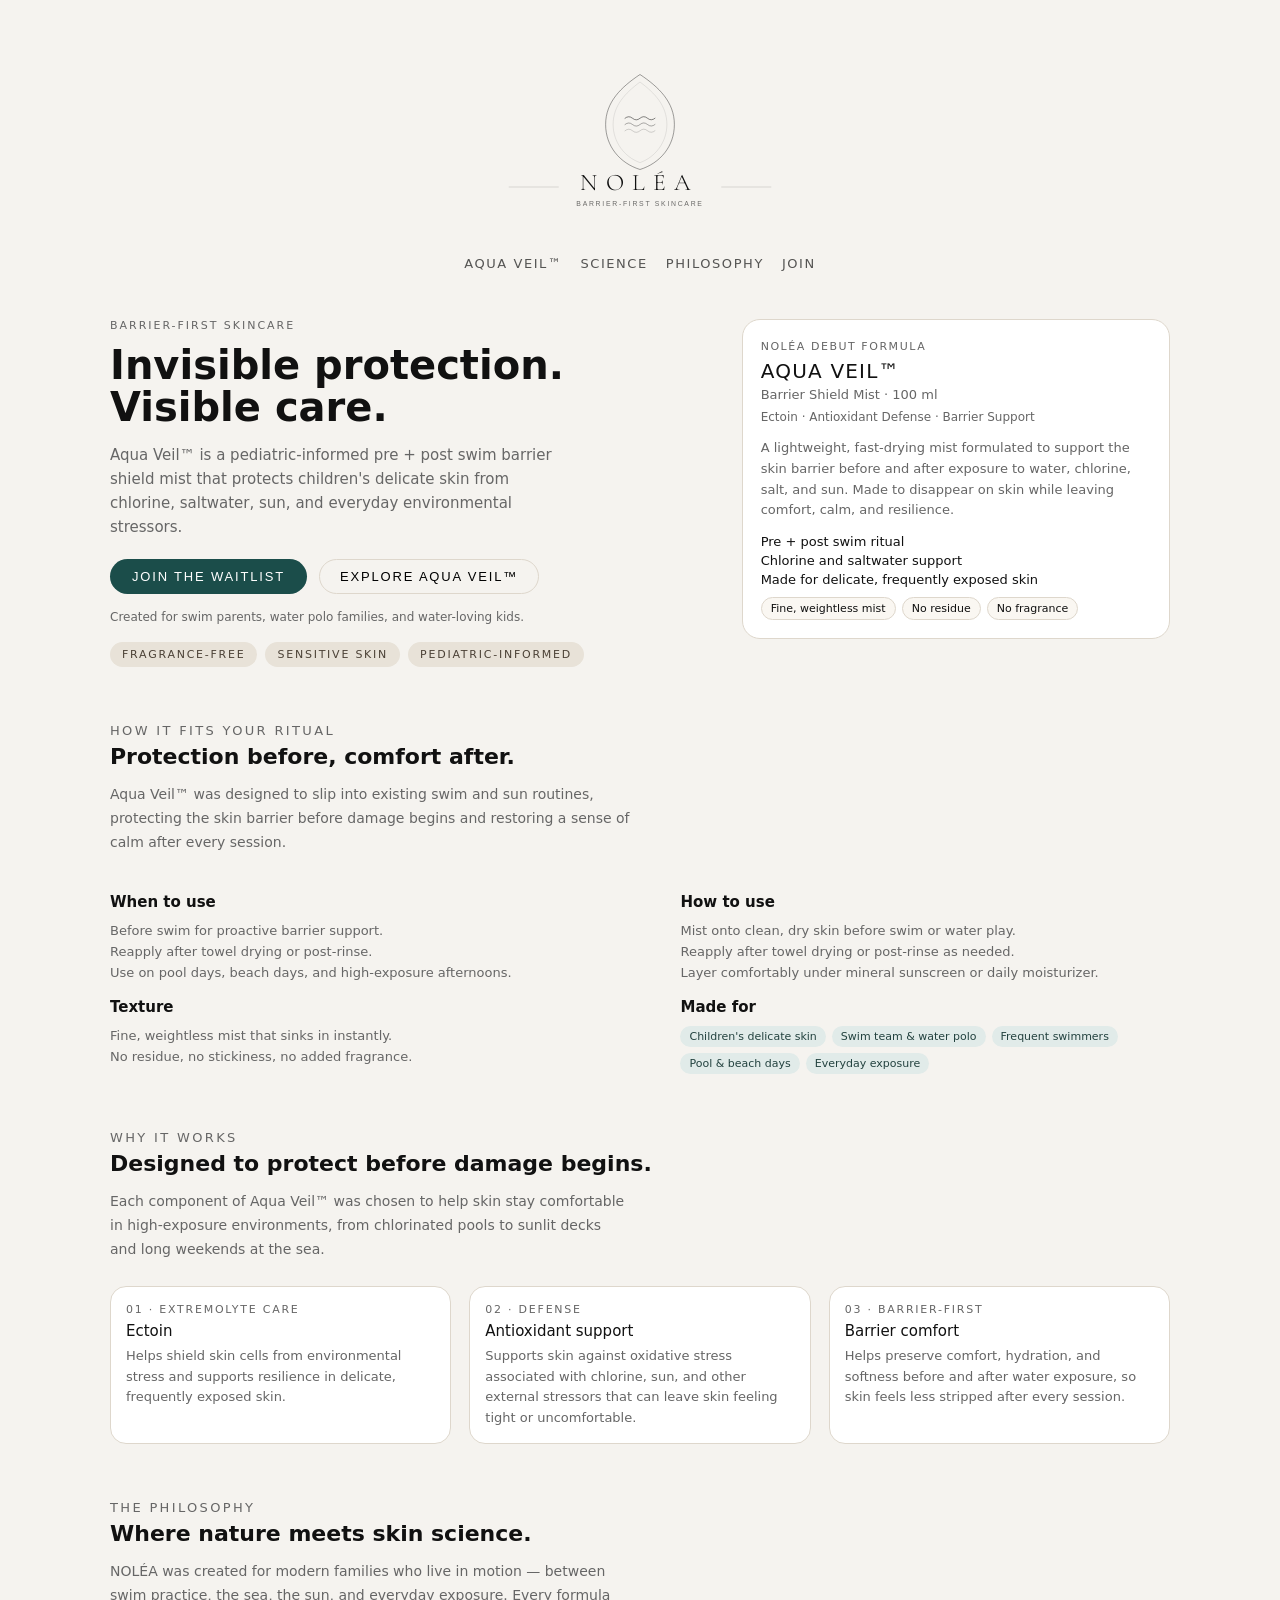
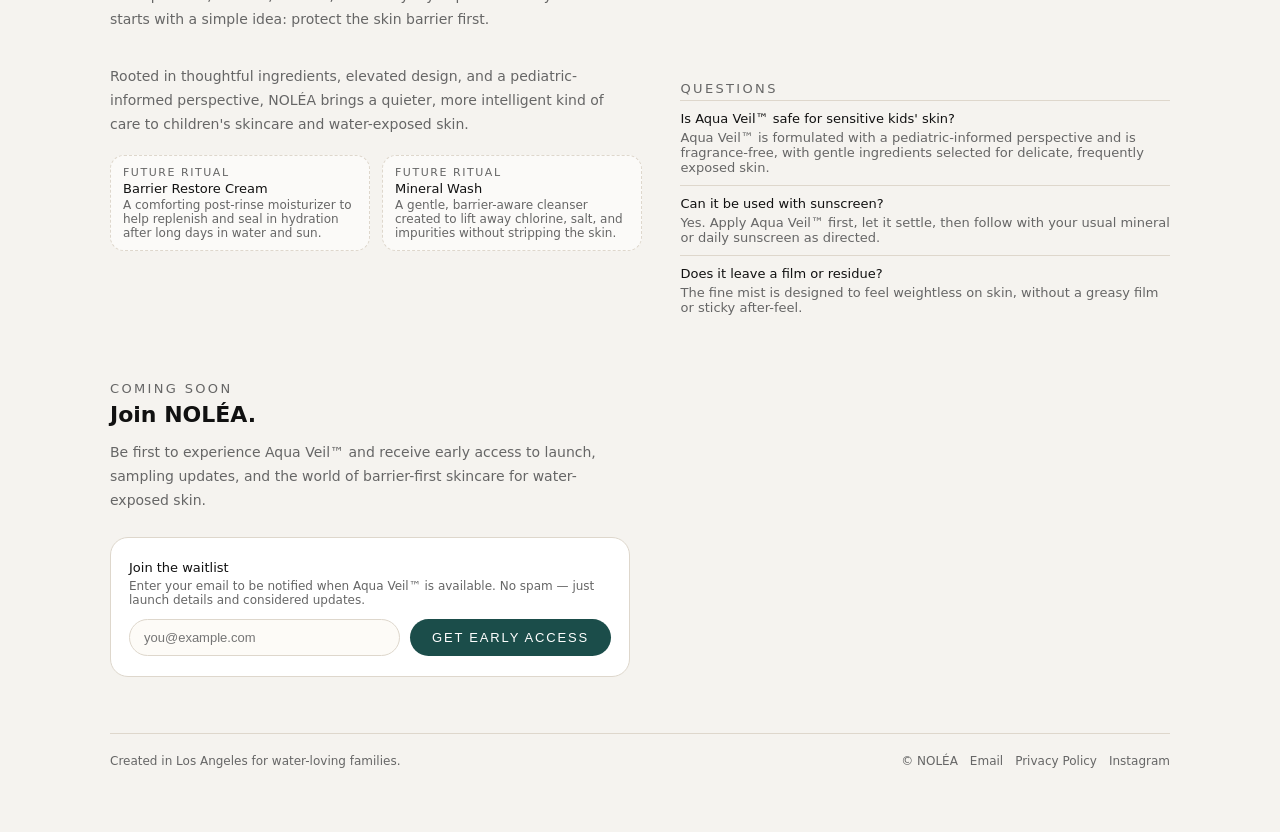
==== index.html @ 8c0f73b0 "Update index.html" ====
<!DOCTYPE html>
<html lang="en">
<head>
  <meta charset="UTF-8" />
  <title>NOLÉA | Invisible protection. Visible care.</title>
  <meta name="viewport" content="width=device-width, initial-scale=1" />
  <meta name="description" content="Aqua Veil™ is a pediatric-informed pre + post swim barrier shield mist that protects delicate skin from chlorine, saltwater, sun, and environmental stressors." />
  <link href="https://fonts.googleapis.com/css2?family=Cormorant+Garamond:wght@300;400&display=swap" rel="stylesheet">
  <style>
    :root {
      --bg: #f5f3ef;
      --bg-alt: #ffffff;
      --text: #111111;
      --muted: #666666;
      --accent: #1b4d4a;
      --accent-soft: #e1ebe9;
      --pill-bg: #e8e2d8;
      --border: #ded7cc;
      --font-sans: system-ui, -apple-system, BlinkMacSystemFont, "SF Pro Text", "Inter", sans-serif;
    }
    * { box-sizing: border-box; }
    body { margin: 0; font-family: var(--font-sans); background: var(--bg); color: var(--text); -webkit-font-smoothing: antialiased; }
    a { color: inherit; text-decoration: none; }
    .page { max-width: 1100px; margin: 0 auto; padding: 32px 20px 64px; }
    header { display: flex; flex-direction: column; align-items: center; text-align: center; gap: 20px; margin-bottom: 48px; }
    .nav-links { display: flex; gap: 18px; font-size: 13px; text-transform: uppercase; letter-spacing: 0.12em; }
    .nav-links a { opacity: 0.7; }
    .nav-links a:hover { opacity: 1; }
    .hero { display: grid; grid-template-columns: minmax(0, 1.4fr) minmax(0, 1fr); gap: 32px; align-items: flex-start; margin-bottom: 56px; }
    @media (max-width: 800px) { .hero { grid-template-columns: minmax(0, 1fr); } }
    .eyebrow { text-transform: uppercase; letter-spacing: 0.18em; font-size: 11px; margin-bottom: 12px; color: var(--muted); }
    h1 { font-size: clamp(32px, 5vw, 40px); line-height: 1.05; margin: 0 0 14px; }
    .hero-sub { font-size: 15px; line-height: 1.6; color: var(--muted); max-width: 460px; margin-bottom: 20px; }
    .hero-cta-row { display: flex; flex-wrap: wrap; gap: 12px; margin-bottom: 16px; }
    .btn-primary { border-radius: 999px; border: none; padding: 10px 22px; font-size: 13px; text-transform: uppercase; letter-spacing: 0.14em; background: var(--accent); color: #ffffff; cursor: pointer; }
    .btn-secondary { border-radius: 999px; padding: 9px 20px; font-size: 13px; text-transform: uppercase; letter-spacing: 0.14em; border: 1px solid var(--border); background: transparent; cursor: pointer; }
    .hero-note { font-size: 12px; color: var(--muted); }
    .pill-row { display: flex; flex-wrap: wrap; gap: 8px; margin-top: 18px; }
    .pill { border-radius: 999px; padding: 6px 12px; font-size: 11px; text-transform: uppercase; letter-spacing: 0.16em; background: var(--pill-bg); color: #4b4136; }
    .hero-card { background: var(--bg-alt); border-radius: 18px; padding: 20px 18px 18px; border: 1px solid var(--border); }
    .product-tag { font-size: 11px; letter-spacing: 0.14em; text-transform: uppercase; color: var(--muted); margin-bottom: 6px; }
    .product-name { font-size: 20px; font-weight: 500; letter-spacing: 0.06em; text-transform: uppercase; margin-bottom: 4px; }
    .product-sub { font-size: 13px; color: var(--muted); margin-bottom: 8px; }
    .product-meta { font-size: 12px; color: var(--muted); margin-bottom: 14px; }
    .product-bullets { list-style: none; padding: 0; margin: 12px 0 0; font-size: 13px; }
    .product-bullets li { margin-bottom: 4px; }
    .badge-row { display: flex; flex-wrap: wrap; gap: 6px; margin-top: 10px; }
    .badge { font-size: 11px; padding: 4px 9px; border-radius: 999px; border: 1px solid var(--border); background: #faf7f2; }
    section { margin-bottom: 56px; }
    .section-heading { font-size: 13px; text-transform: uppercase; letter-spacing: 0.18em; color: var(--muted); margin-bottom: 6px; }
    h2 { font-size: 22px; margin: 0 0 8px; }
    .section-intro { font-size: 14px; color: var(--muted); max-width: 520px; line-height: 1.7; }
    .grid-3 { display: grid; grid-template-columns: repeat(3, minmax(0, 1fr)); gap: 18px; margin-top: 24px; }
    @media (max-width: 800px) { .grid-3 { grid-template-columns: minmax(0, 1fr); } }
    .card-soft { background: var(--bg-alt); border-radius: 16px; border: 1px solid var(--border); padding: 16px 15px 14px; }
    .card-label { font-size: 11px; text-transform: uppercase; letter-spacing: 0.16em; color: var(--muted); margin-bottom: 6px; }
    .card-title { font-size: 15px; margin-bottom: 6px; }
    .card-body { font-size: 13px; color: var(--muted); line-height: 1.6; }
    .two-col { display: grid; grid-template-columns: minmax(0, 1.1fr) minmax(0, 1fr); gap: 32px; align-items: flex-start; margin-top: 24px; }
    @media (max-width: 800px) { .two-col { grid-template-columns: minmax(0, 1fr); } }
    .list-muted { list-style: none; padding: 0; margin: 12px 0 0; font-size: 13px; color: var(--muted); }
    .list-muted li { margin-bottom: 6px; }
    .chip-row { display: flex; flex-wrap: wrap; gap: 6px; margin-top: 10px; }
    .chip { font-size: 11px; border-radius: 999px; padding: 4px 9px; background: var(--accent-soft); color: #23423f; }
    .future { display: flex; flex-wrap: wrap; gap: 12px; margin-top: 18px; }
    .future-item { border-radius: 14px; border: 1px dashed var(--border); padding: 10px 12px; background: rgba(255,255,255,0.55); font-size: 12px; max-width: 260px; }
    .future-label { font-size: 11px; letter-spacing: 0.14em; text-transform: uppercase; color: var(--muted); margin-bottom: 2px; }
    .future-name { font-size: 13px; margin-bottom: 2px; }
    .future-copy { font-size: 12px; color: var(--muted); }
    .faq { margin-top: 26px; }
    .faq-item { border-top: 1px solid var(--border); padding: 10px 0; }
    .faq-q { font-size: 13px; font-weight: 500; margin-bottom: 4px; }
    .faq-a { font-size: 13px; color: var(--muted); }
    .waitlist { background: var(--bg-alt); border-radius: 18px; border: 1px solid var(--border); padding: 22px 18px 20px; margin-top: 24px; max-width: 520px; }
    .waitlist-row { display: flex; flex-wrap: wrap; gap: 10px; margin-top: 12px; }
    .waitlist-input { flex: 1 1 220px; min-width: 0; border-radius: 999px; border: 1px solid var(--border); padding: 10px 14px; font-size: 13px; background: #fdfbf7; }
    footer { margin-top: 40px; padding-top: 20px; border-top: 1px solid var(--border); font-size: 12px; color: var(--muted); display: flex; flex-wrap: wrap; gap: 10px; justify-content: space-between; align-items: center; }
    .footer-links { display: flex; gap: 12px; }
  </style>
</head>
<body>
  <div class="page">
    <header>
      <a href="/" style="text-decoration:none; color:inherit;">
        <svg width="500" height="200" viewBox="0 0 680 320" xmlns="http://www.w3.org/2000/svg">
          <defs>
            <style>
              .logo-wordmark { font-family: 'Cormorant Garamond', Georgia, serif; font-weight: 300; letter-spacing: 0.35em; fill: currentColor; }
              .logo-sub { font-family: sans-serif; font-weight: 400; letter-spacing: 0.25em; font-size: 11px; fill: currentColor; opacity: 0.6; }
            </style>
          </defs>
          <path d="M340 68 C310 88,285 112,285 148 C285 183,308 210,340 220 C372 210,395 183,395 148 C395 112,370 88,340 68Z" fill="none" stroke="currentColor" stroke-width="0.7" opacity="0.9"/>
          <path d="M340 80 C316 98,297 118,297 148 C297 176,315 200,340 209 C365 200,383 176,383 148 C383 118,364 98,340 80Z" fill="none" stroke="currentColor" stroke-width="0.4" opacity="0.35"/>
          <path d="M316 138 Q322 133,328 138 Q334 143,340 138 Q346 133,352 138 Q358 143,364 138" fill="none" stroke="currentColor" stroke-width="0.9" stroke-linecap="round" opacity="0.9"/>
          <path d="M316 148 Q322 143,328 148 Q334 153,340 148 Q346 143,352 148 Q358 153,364 148" fill="none" stroke="currentColor" stroke-width="0.9" stroke-linecap="round" opacity="0.6"/>
          <path d="M316 158 Q322 153,328 158 Q334 163,340 158 Q346 153,352 158 Q358 163,364 158" fill="none" stroke="currentColor" stroke-width="0.9" stroke-linecap="round" opacity="0.3"/>
          <line x1="130" y1="248" x2="210" y2="248" stroke="currentColor" stroke-width="0.6" opacity="0.35"/>
          <line x1="470" y1="248" x2="550" y2="248" stroke="currentColor" stroke-width="0.6" opacity="0.35"/>
          <text x="340" y="252" text-anchor="middle" class="logo-wordmark" font-size="38">NOLÉA</text>
          <text x="340" y="278" text-anchor="middle" class="logo-sub">BARRIER-FIRST SKINCARE</text>
        </svg>
      </a>
      <nav class="nav-links">
        <a href="#aqua-veil">Aqua Veil™</a>
        <a href="#why-it-works">Science</a>
        <a href="#philosophy">Philosophy</a>
        <a href="#join">Join</a>
      </nav>
    </header>

    <main>
      <section class="hero">
        <div>
          <div class="eyebrow">Barrier-first skincare</div>
          <h1>Invisible protection. Visible care.</h1>
          <p class="hero-sub">Aqua Veil™ is a pediatric-informed pre + post swim barrier shield mist that protects children's delicate skin from chlorine, saltwater, sun, and everyday environmental stressors.</p>
          <div class="hero-cta-row">
            <button class="btn-primary" onclick="document.getElementById('join').scrollIntoView({behavior:'smooth'});">Join the waitlist</button>
            <button class="btn-secondary" onclick="document.getElementById('aqua-veil').scrollIntoView({behavior:'smooth'});">Explore Aqua Veil™</button>
          </div>
          <div class="hero-note">Created for swim parents, water polo families, and water-loving kids.</div>
          <div class="pill-row">
            <div class="pill">Fragrance-free</div>
            <div class="pill">Sensitive skin</div>
            <div class="pill">Pediatric-informed</div>
          </div>
        </div>
        <aside class="hero-card" id="aqua-veil">
          <div class="product-tag">NOLÉA debut formula</div>
          <div class="product-name">Aqua Veil™</div>
          <div class="product-sub">Barrier Shield Mist · 100 ml</div>
          <div class="product-meta">Ectoin · Antioxidant Defense · Barrier Support</div>
          <p class="card-body">A lightweight, fast-drying mist formulated to support the skin barrier before and after exposure to water, chlorine, salt, and sun. Made to disappear on skin while leaving comfort, calm, and resilience.</p>
          <ul class="product-bullets">
            <li>Pre + post swim ritual</li>
            <li>Chlorine and saltwater support</li>
            <li>Made for delicate, frequently exposed skin</li>
          </ul>
          <div class="badge-row">
            <div class="badge">Fine, weightless mist</div>
            <div class="badge">No residue</div>
            <div class="badge">No fragrance</div>
          </div>
        </aside>
      </section>

      <section>
        <div class="section-heading">How it fits your ritual</div>
        <h2>Protection before, comfort after.</h2>
        <p class="section-intro">Aqua Veil™ was designed to slip into existing swim and sun routines, protecting the skin barrier before damage begins and restoring a sense of calm after every session.</p>
        <div class="two-col">
          <div>
            <h3 style="font-size:15px; margin-bottom:6px;">When to use</h3>
            <ul class="list-muted">
              <li>Before swim for proactive barrier support.</li>
              <li>Reapply after towel drying or post-rinse.</li>
              <li>Use on pool days, beach days, and high-exposure afternoons.</li>
            </ul>
            <h3 style="font-size:15px; margin:18px 0 6px;">Texture</h3>
            <ul class="list-muted">
              <li>Fine, weightless mist that sinks in instantly.</li>
              <li>No residue, no stickiness, no added fragrance.</li>
            </ul>
          </div>
          <div>
            <h3 style="font-size:15px; margin-bottom:6px;">How to use</h3>
            <ul class="list-muted">
              <li>Mist onto clean, dry skin before swim or water play.</li>
              <li>Reapply after towel drying or post-rinse as needed.</li>
              <li>Layer comfortably under mineral sunscreen or daily moisturizer.</li>
            </ul>
            <h3 style="font-size:15px; margin:18px 0 6px;">Made for</h3>
            <div class="chip-row">
              <div class="chip">Children's delicate skin</div>
              <div class="chip">Swim team &amp; water polo</div>
              <div class="chip">Frequent swimmers</div>
              <div class="chip">Pool &amp; beach days</div>
              <div class="chip">Everyday exposure</div>
            </div>
          </div>
        </div>
      </section>

      <section id="why-it-works">
        <div class="section-heading">Why it works</div>
        <h2>Designed to protect before damage begins.</h2>
        <p class="section-intro">Each component of Aqua Veil™ was chosen to help skin stay comfortable in high-exposure environments, from chlorinated pools to sunlit decks and long weekends at the sea.</p>
        <div class="grid-3">
          <div class="card-soft">
            <div class="card-label">01 · Extremolyte care</div>
            <div class="card-title">Ectoin</div>
            <div class="card-body">Helps shield skin cells from environmental stress and supports resilience in delicate, frequently exposed skin.</div>
          </div>
          <div class="card-soft">
            <div class="card-label">02 · Defense</div>
            <div class="card-title">Antioxidant support</div>
            <div class="card-body">Supports skin against oxidative stress associated with chlorine, sun, and other external stressors that can leave skin feeling tight or uncomfortable.</div>
          </div>
          <div class="card-soft">
            <div class="card-label">03 · Barrier-first</div>
            <div class="card-title">Barrier comfort</div>
            <div class="card-body">Helps preserve comfort, hydration, and softness before and after water exposure, so skin feels less stripped after every session.</div>
          </div>
        </div>
      </section>

      <section id="philosophy">
        <div class="section-heading">The philosophy</div>
        <h2>Where nature meets skin science.</h2>
        <p class="section-intro">NOLÉA was created for modern families who live in motion — between swim practice, the sea, the sun, and everyday exposure. Every formula starts with a simple idea: protect the skin barrier first.</p>
        <div class="two-col">
          <div>
            <p class="section-intro" style="margin-top:10px;">Rooted in thoughtful ingredients, elevated design, and a pediatric-informed perspective, NOLÉA brings a quieter, more intelligent kind of care to children's skincare and water-exposed skin.</p>
            <div class="future">
              <div class="future-item">
                <div class="future-label">Future ritual</div>
                <div class="future-name">Barrier Restore Cream</div>
                <div class="future-copy">A comforting post-rinse moisturizer to help replenish and seal in hydration after long days in water and sun.</div>
              </div>
              <div class="future-item">
                <div class="future-label">Future ritual</div>
                <div class="future-name">Mineral Wash</div>
                <div class="future-copy">A gentle, barrier-aware cleanser created to lift away chlorine, salt, and impurities without stripping the skin.</div>
              </div>
            </div>
          </div>
          <div class="faq">
            <div class="section-heading" style="margin-bottom:4px;">Questions</div>
            <div class="faq-item">
              <div class="faq-q">Is Aqua Veil™ safe for sensitive kids' skin?</div>
              <div class="faq-a">Aqua Veil™ is formulated with a pediatric-informed perspective and is fragrance-free, with gentle ingredients selected for delicate, frequently exposed skin.</div>
            </div>
            <div class="faq-item">
              <div class="faq-q">Can it be used with sunscreen?</div>
              <div class="faq-a">Yes. Apply Aqua Veil™ first, let it settle, then follow with your usual mineral or daily sunscreen as directed.</div>
            </div>
            <div class="faq-item">
              <div class="faq-q">Does it leave a film or residue?</div>
              <div class="faq-a">The fine mist is designed to feel weightless on skin, without a greasy film or sticky after-feel.</div>
            </div>
          </div>
        </div>
      </section>

      <section id="join">
        <div class="section-heading">Coming soon</div>
        <h2>Join NOLÉA.</h2>
        <p class="section-intro">Be first to experience Aqua Veil™ and receive early access to launch, sampling updates, and the world of barrier-first skincare for water-exposed skin.</p>
        <div class="waitlist">
          <div style="font-size:13px; font-weight:500; margin-bottom:4px;">Join the waitlist</div>
          <div style="font-size:12px; color:var(--muted);">Enter your email to be notified when Aqua Veil™ is available. No spam — just launch details and considered updates.</div>
          <form class="waitlist-row" action="https://example.com/waitlist" method="post">
            <input class="waitlist-input" type="email" name="email" placeholder="you@example.com" required />
            <button class="btn-primary" type="submit">Get early access</button>
          </form>
        </div>
      </section>
    </main>

    <footer>
      <div>Created in Los Angeles for water-loving families.</div>
      <div class="footer-links">
        <span>© NOLÉA</span>
        <a href="mailto:hello@nolea.skin">Email</a>
        <a href="/privacy.html">Privacy Policy</a>
        <a href="https://www.instagram.com/nolea.skin" target="_blank" rel="noreferrer">Instagram</a>
      </div>
    </footer>
  </div>
</body>
</html>
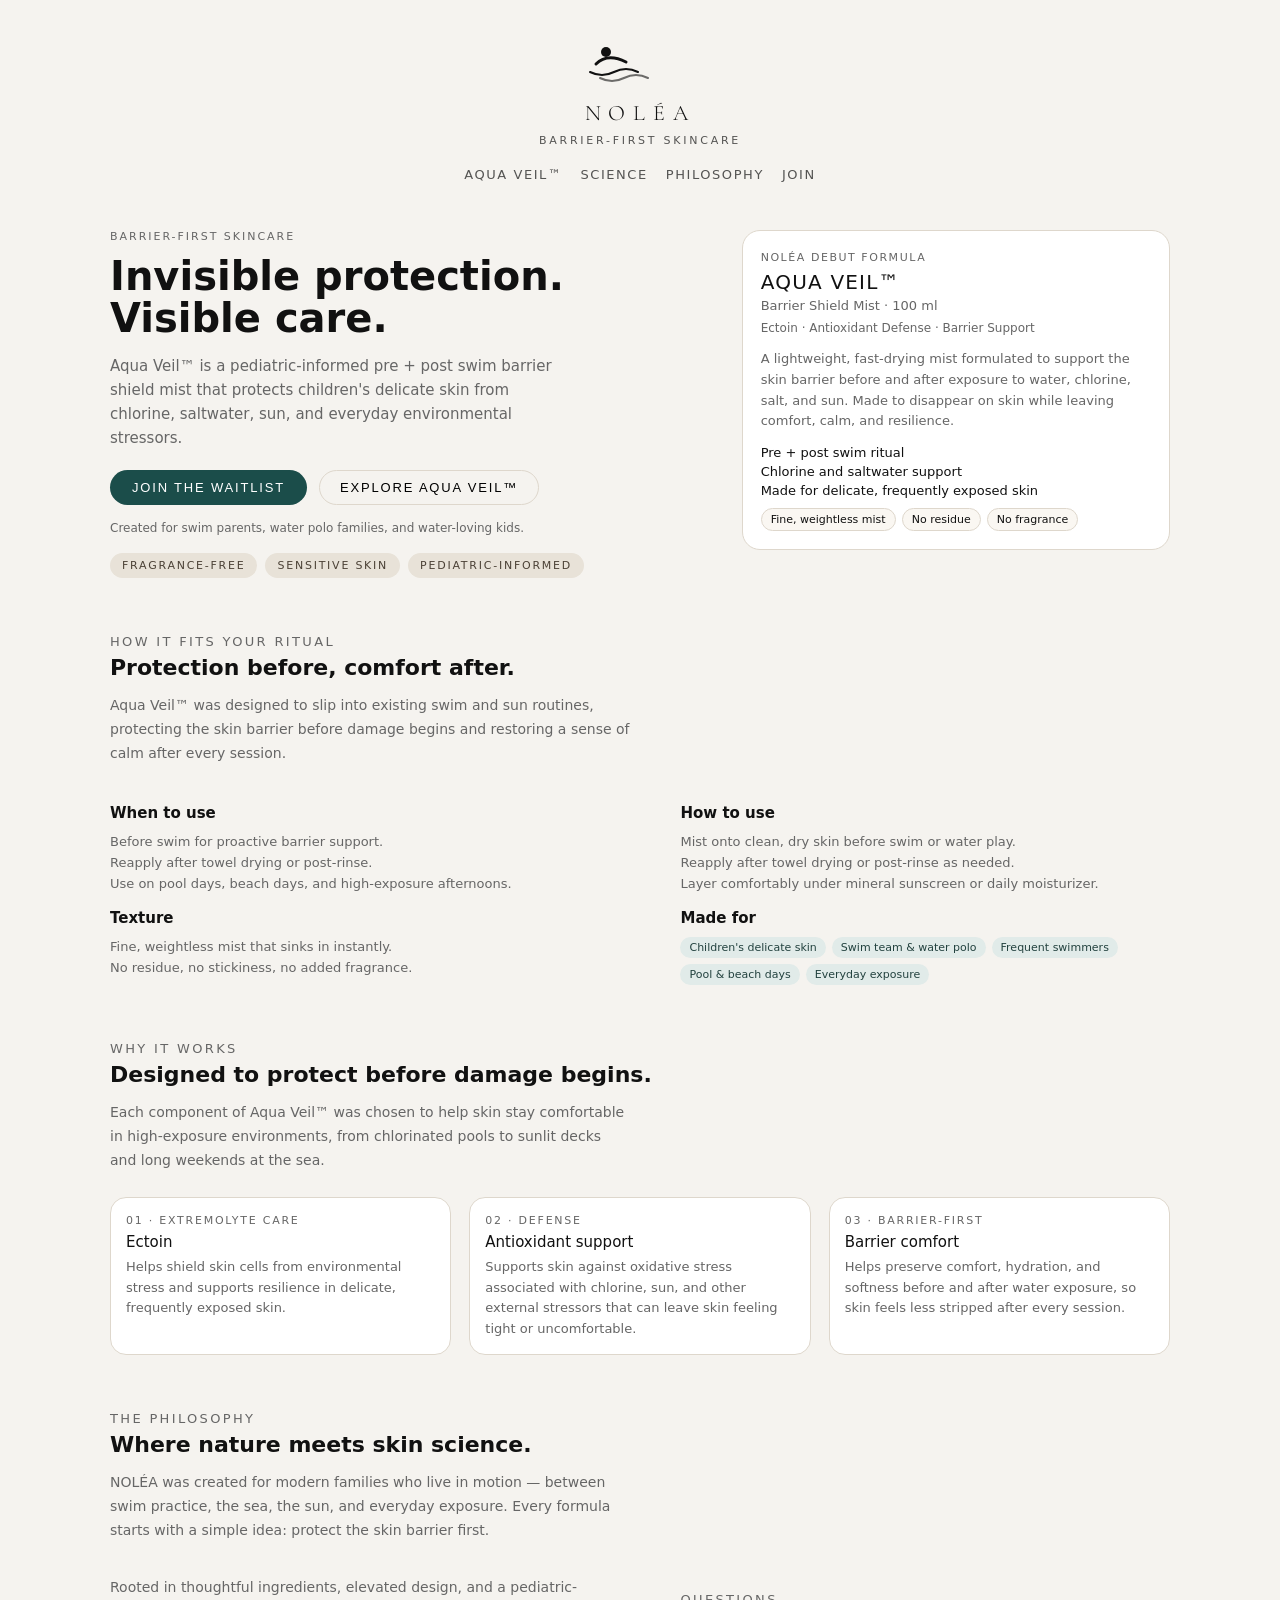
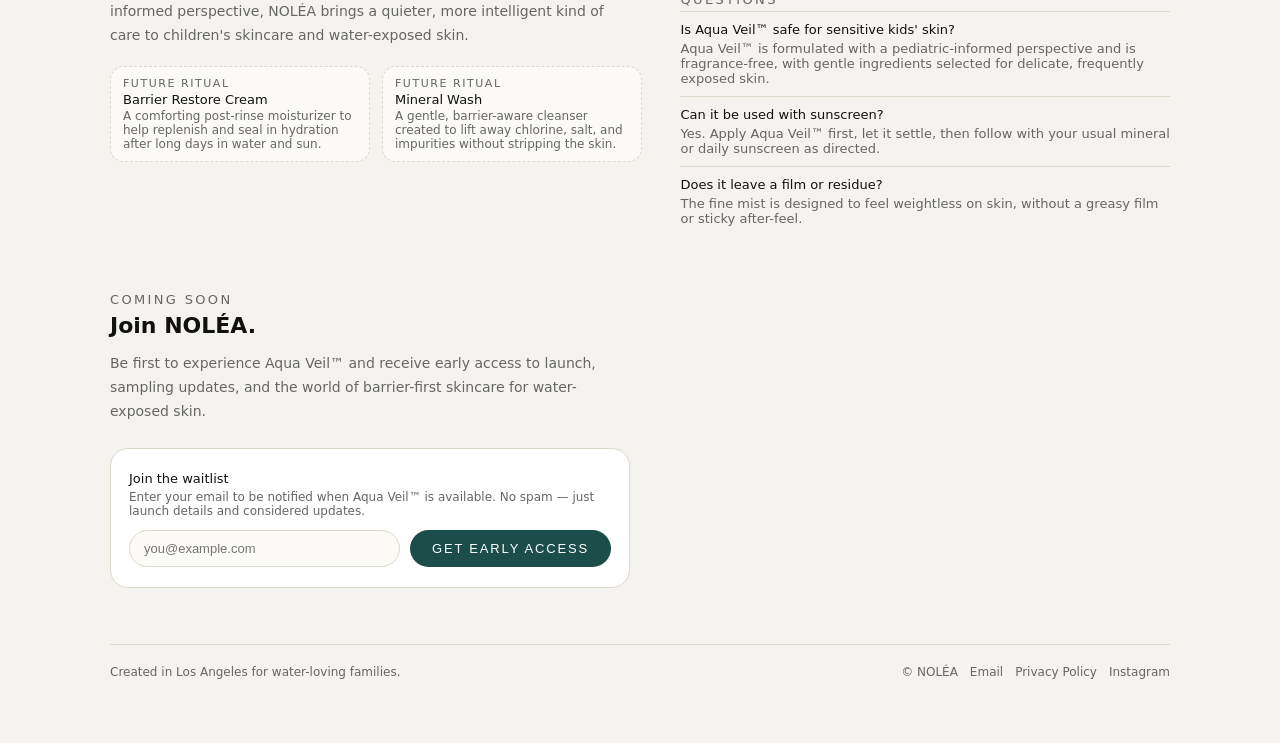
==== commit d377ef31: "Update index.html" ====
--- a/index.html
+++ b/index.html
@@ -81,24 +81,22 @@
 <body>
   <div class="page">
     <header>
-      <a href="/" style="text-decoration:none; color:inherit;">
-        <svg width="500" height="200" viewBox="0 0 680 320" xmlns="http://www.w3.org/2000/svg">
-          <defs>
-            <style>
-              .logo-wordmark { font-family: 'Cormorant Garamond', Georgia, serif; font-weight: 300; letter-spacing: 0.35em; fill: currentColor; }
-              .logo-sub { font-family: sans-serif; font-weight: 400; letter-spacing: 0.25em; font-size: 11px; fill: currentColor; opacity: 0.6; }
-            </style>
-          </defs>
-          <path d="M340 68 C310 88,285 112,285 148 C285 183,308 210,340 220 C372 210,395 183,395 148 C395 112,370 88,340 68Z" fill="none" stroke="currentColor" stroke-width="0.7" opacity="0.9"/>
-          <path d="M340 80 C316 98,297 118,297 148 C297 176,315 200,340 209 C365 200,383 176,383 148 C383 118,364 98,340 80Z" fill="none" stroke="currentColor" stroke-width="0.4" opacity="0.35"/>
-          <path d="M316 138 Q322 133,328 138 Q334 143,340 138 Q346 133,352 138 Q358 143,364 138" fill="none" stroke="currentColor" stroke-width="0.9" stroke-linecap="round" opacity="0.9"/>
-          <path d="M316 148 Q322 143,328 148 Q334 153,340 148 Q346 143,352 148 Q358 153,364 148" fill="none" stroke="currentColor" stroke-width="0.9" stroke-linecap="round" opacity="0.6"/>
-          <path d="M316 158 Q322 153,328 158 Q334 163,340 158 Q346 153,352 158 Q358 163,364 158" fill="none" stroke="currentColor" stroke-width="0.9" stroke-linecap="round" opacity="0.3"/>
-          <line x1="130" y1="248" x2="210" y2="248" stroke="currentColor" stroke-width="0.6" opacity="0.35"/>
-          <line x1="470" y1="248" x2="550" y2="248" stroke="currentColor" stroke-width="0.6" opacity="0.35"/>
-          <text x="340" y="252" text-anchor="middle" class="logo-wordmark" font-size="38">NOLÉA</text>
-          <text x="340" y="278" text-anchor="middle" class="logo-sub">BARRIER-FIRST SKINCARE</text>
+      <a href="/" style="text-decoration:none; color:inherit; display:flex; flex-direction:column; align-items:center; gap:8px;">
+        <svg width="120" height="60" viewBox="0 0 120 60" xmlns="http://www.w3.org/2000/svg">
+          <!-- Head -->
+          <circle cx="26" cy="20" r="5" fill="currentColor" />
+          <!-- Arm / upper body -->
+          <path d="M16 32 C24 24, 34 24, 46 30" fill="none" stroke="currentColor" stroke-width="3" stroke-linecap="round" />
+          <!-- Water waves -->
+          <path d="M10 40 C18 44, 26 44, 34 40 C42 36, 50 36, 58 40" fill="none" stroke="currentColor" stroke-width="2" stroke-linecap="round" />
+          <path d="M20 46 C28 50, 36 50, 44 46 C52 42, 60 42, 68 46" fill="none" stroke="currentColor" stroke-width="2" stroke-linecap="round" opacity="0.6" />
         </svg>
+        <div style="font-family:'Cormorant Garamond', Georgia, serif; font-weight:300; letter-spacing:0.35em; font-size:22px;">
+          NOLÉA
+        </div>
+        <div style="font-size:11px; letter-spacing:0.25em; text-transform:uppercase; opacity:0.7;">
+          BARRIER-FIRST SKINCARE
+        </div>
       </a>
       <nav class="nav-links">
         <a href="#aqua-veil">Aqua Veil™</a>
@@ -113,7 +111,9 @@
         <div>
           <div class="eyebrow">Barrier-first skincare</div>
           <h1>Invisible protection. Visible care.</h1>
-          <p class="hero-sub">Aqua Veil™ is a pediatric-informed pre + post swim barrier shield mist that protects children's delicate skin from chlorine, saltwater, sun, and everyday environmental stressors.</p>
+          <p class="hero-sub">
+            Aqua Veil™ is a pediatric-informed pre + post swim barrier shield mist that protects children's delicate skin from chlorine, saltwater, sun, and everyday environmental stressors.
+          </p>
           <div class="hero-cta-row">
             <button class="btn-primary" onclick="document.getElementById('join').scrollIntoView({behavior:'smooth'});">Join the waitlist</button>
             <button class="btn-secondary" onclick="document.getElementById('aqua-veil').scrollIntoView({behavior:'smooth'});">Explore Aqua Veil™</button>
@@ -125,12 +125,15 @@
             <div class="pill">Pediatric-informed</div>
           </div>
         </div>
+
         <aside class="hero-card" id="aqua-veil">
           <div class="product-tag">NOLÉA debut formula</div>
           <div class="product-name">Aqua Veil™</div>
           <div class="product-sub">Barrier Shield Mist · 100 ml</div>
           <div class="product-meta">Ectoin · Antioxidant Defense · Barrier Support</div>
-          <p class="card-body">A lightweight, fast-drying mist formulated to support the skin barrier before and after exposure to water, chlorine, salt, and sun. Made to disappear on skin while leaving comfort, calm, and resilience.</p>
+          <p class="card-body">
+            A lightweight, fast-drying mist formulated to support the skin barrier before and after exposure to water, chlorine, salt, and sun. Made to disappear on skin while leaving comfort, calm, and resilience.
+          </p>
           <ul class="product-bullets">
             <li>Pre + post swim ritual</li>
             <li>Chlorine and saltwater support</li>
@@ -147,7 +150,9 @@
       <section>
         <div class="section-heading">How it fits your ritual</div>
         <h2>Protection before, comfort after.</h2>
-        <p class="section-intro">Aqua Veil™ was designed to slip into existing swim and sun routines, protecting the skin barrier before damage begins and restoring a sense of calm after every session.</p>
+        <p class="section-intro">
+          Aqua Veil™ was designed to slip into existing swim and sun routines, protecting the skin barrier before damage begins and restoring a sense of calm after every session.
+        </p>
         <div class="two-col">
           <div>
             <h3 style="font-size:15px; margin-bottom:6px;">When to use</h3>
@@ -184,22 +189,30 @@
       <section id="why-it-works">
         <div class="section-heading">Why it works</div>
         <h2>Designed to protect before damage begins.</h2>
-        <p class="section-intro">Each component of Aqua Veil™ was chosen to help skin stay comfortable in high-exposure environments, from chlorinated pools to sunlit decks and long weekends at the sea.</p>
+        <p class="section-intro">
+          Each component of Aqua Veil™ was chosen to help skin stay comfortable in high-exposure environments, from chlorinated pools to sunlit decks and long weekends at the sea.
+        </p>
         <div class="grid-3">
           <div class="card-soft">
             <div class="card-label">01 · Extremolyte care</div>
             <div class="card-title">Ectoin</div>
-            <div class="card-body">Helps shield skin cells from environmental stress and supports resilience in delicate, frequently exposed skin.</div>
+            <div class="card-body">
+              Helps shield skin cells from environmental stress and supports resilience in delicate, frequently exposed skin.
+            </div>
           </div>
           <div class="card-soft">
             <div class="card-label">02 · Defense</div>
             <div class="card-title">Antioxidant support</div>
-            <div class="card-body">Supports skin against oxidative stress associated with chlorine, sun, and other external stressors that can leave skin feeling tight or uncomfortable.</div>
+            <div class="card-body">
+              Supports skin against oxidative stress associated with chlorine, sun, and other external stressors that can leave skin feeling tight or uncomfortable.
+            </div>
           </div>
           <div class="card-soft">
             <div class="card-label">03 · Barrier-first</div>
             <div class="card-title">Barrier comfort</div>
-            <div class="card-body">Helps preserve comfort, hydration, and softness before and after water exposure, so skin feels less stripped after every session.</div>
+            <div class="card-body">
+              Helps preserve comfort, hydration, and softness before and after water exposure, so skin feels less stripped after every session.
+            </div>
           </div>
         </div>
       </section>
@@ -207,20 +220,28 @@
       <section id="philosophy">
         <div class="section-heading">The philosophy</div>
         <h2>Where nature meets skin science.</h2>
-        <p class="section-intro">NOLÉA was created for modern families who live in motion — between swim practice, the sea, the sun, and everyday exposure. Every formula starts with a simple idea: protect the skin barrier first.</p>
+        <p class="section-intro">
+          NOLÉA was created for modern families who live in motion — between swim practice, the sea, the sun, and everyday exposure. Every formula starts with a simple idea: protect the skin barrier first.
+        </p>
         <div class="two-col">
           <div>
-            <p class="section-intro" style="margin-top:10px;">Rooted in thoughtful ingredients, elevated design, and a pediatric-informed perspective, NOLÉA brings a quieter, more intelligent kind of care to children's skincare and water-exposed skin.</p>
+            <p class="section-intro" style="margin-top:10px;">
+              Rooted in thoughtful ingredients, elevated design, and a pediatric-informed perspective, NOLÉA brings a quieter, more intelligent kind of care to children's skincare and water-exposed skin.
+            </p>
             <div class="future">
               <div class="future-item">
                 <div class="future-label">Future ritual</div>
                 <div class="future-name">Barrier Restore Cream</div>
-                <div class="future-copy">A comforting post-rinse moisturizer to help replenish and seal in hydration after long days in water and sun.</div>
+                <div class="future-copy">
+                  A comforting post-rinse moisturizer to help replenish and seal in hydration after long days in water and sun.
+                </div>
               </div>
               <div class="future-item">
                 <div class="future-label">Future ritual</div>
                 <div class="future-name">Mineral Wash</div>
-                <div class="future-copy">A gentle, barrier-aware cleanser created to lift away chlorine, salt, and impurities without stripping the skin.</div>
+                <div class="future-copy">
+                  A gentle, barrier-aware cleanser created to lift away chlorine, salt, and impurities without stripping the skin.
+                </div>
               </div>
             </div>
           </div>
@@ -228,15 +249,21 @@
             <div class="section-heading" style="margin-bottom:4px;">Questions</div>
             <div class="faq-item">
               <div class="faq-q">Is Aqua Veil™ safe for sensitive kids' skin?</div>
-              <div class="faq-a">Aqua Veil™ is formulated with a pediatric-informed perspective and is fragrance-free, with gentle ingredients selected for delicate, frequently exposed skin.</div>
+              <div class="faq-a">
+                Aqua Veil™ is formulated with a pediatric-informed perspective and is fragrance-free, with gentle ingredients selected for delicate, frequently exposed skin.
+              </div>
             </div>
             <div class="faq-item">
               <div class="faq-q">Can it be used with sunscreen?</div>
-              <div class="faq-a">Yes. Apply Aqua Veil™ first, let it settle, then follow with your usual mineral or daily sunscreen as directed.</div>
+              <div class="faq-a">
+                Yes. Apply Aqua Veil™ first, let it settle, then follow with your usual mineral or daily sunscreen as directed.
+              </div>
             </div>
             <div class="faq-item">
               <div class="faq-q">Does it leave a film or residue?</div>
-              <div class="faq-a">The fine mist is designed to feel weightless on skin, without a greasy film or sticky after-feel.</div>
+              <div class="faq-a">
+                The fine mist is designed to feel weightless on skin, without a greasy film or sticky after-feel.
+              </div>
             </div>
           </div>
         </div>
@@ -245,10 +272,14 @@
       <section id="join">
         <div class="section-heading">Coming soon</div>
         <h2>Join NOLÉA.</h2>
-        <p class="section-intro">Be first to experience Aqua Veil™ and receive early access to launch, sampling updates, and the world of barrier-first skincare for water-exposed skin.</p>
+        <p class="section-intro">
+          Be first to experience Aqua Veil™ and receive early access to launch, sampling updates, and the world of barrier-first skincare for water-exposed skin.
+        </p>
         <div class="waitlist">
           <div style="font-size:13px; font-weight:500; margin-bottom:4px;">Join the waitlist</div>
-          <div style="font-size:12px; color:var(--muted);">Enter your email to be notified when Aqua Veil™ is available. No spam — just launch details and considered updates.</div>
+          <div style="font-size:12px; color:var(--muted);">
+            Enter your email to be notified when Aqua Veil™ is available. No spam — just launch details and considered updates.
+          </div>
           <form class="waitlist-row" action="https://example.com/waitlist" method="post">
             <input class="waitlist-input" type="email" name="email" placeholder="you@example.com" required />
             <button class="btn-primary" type="submit">Get early access</button>
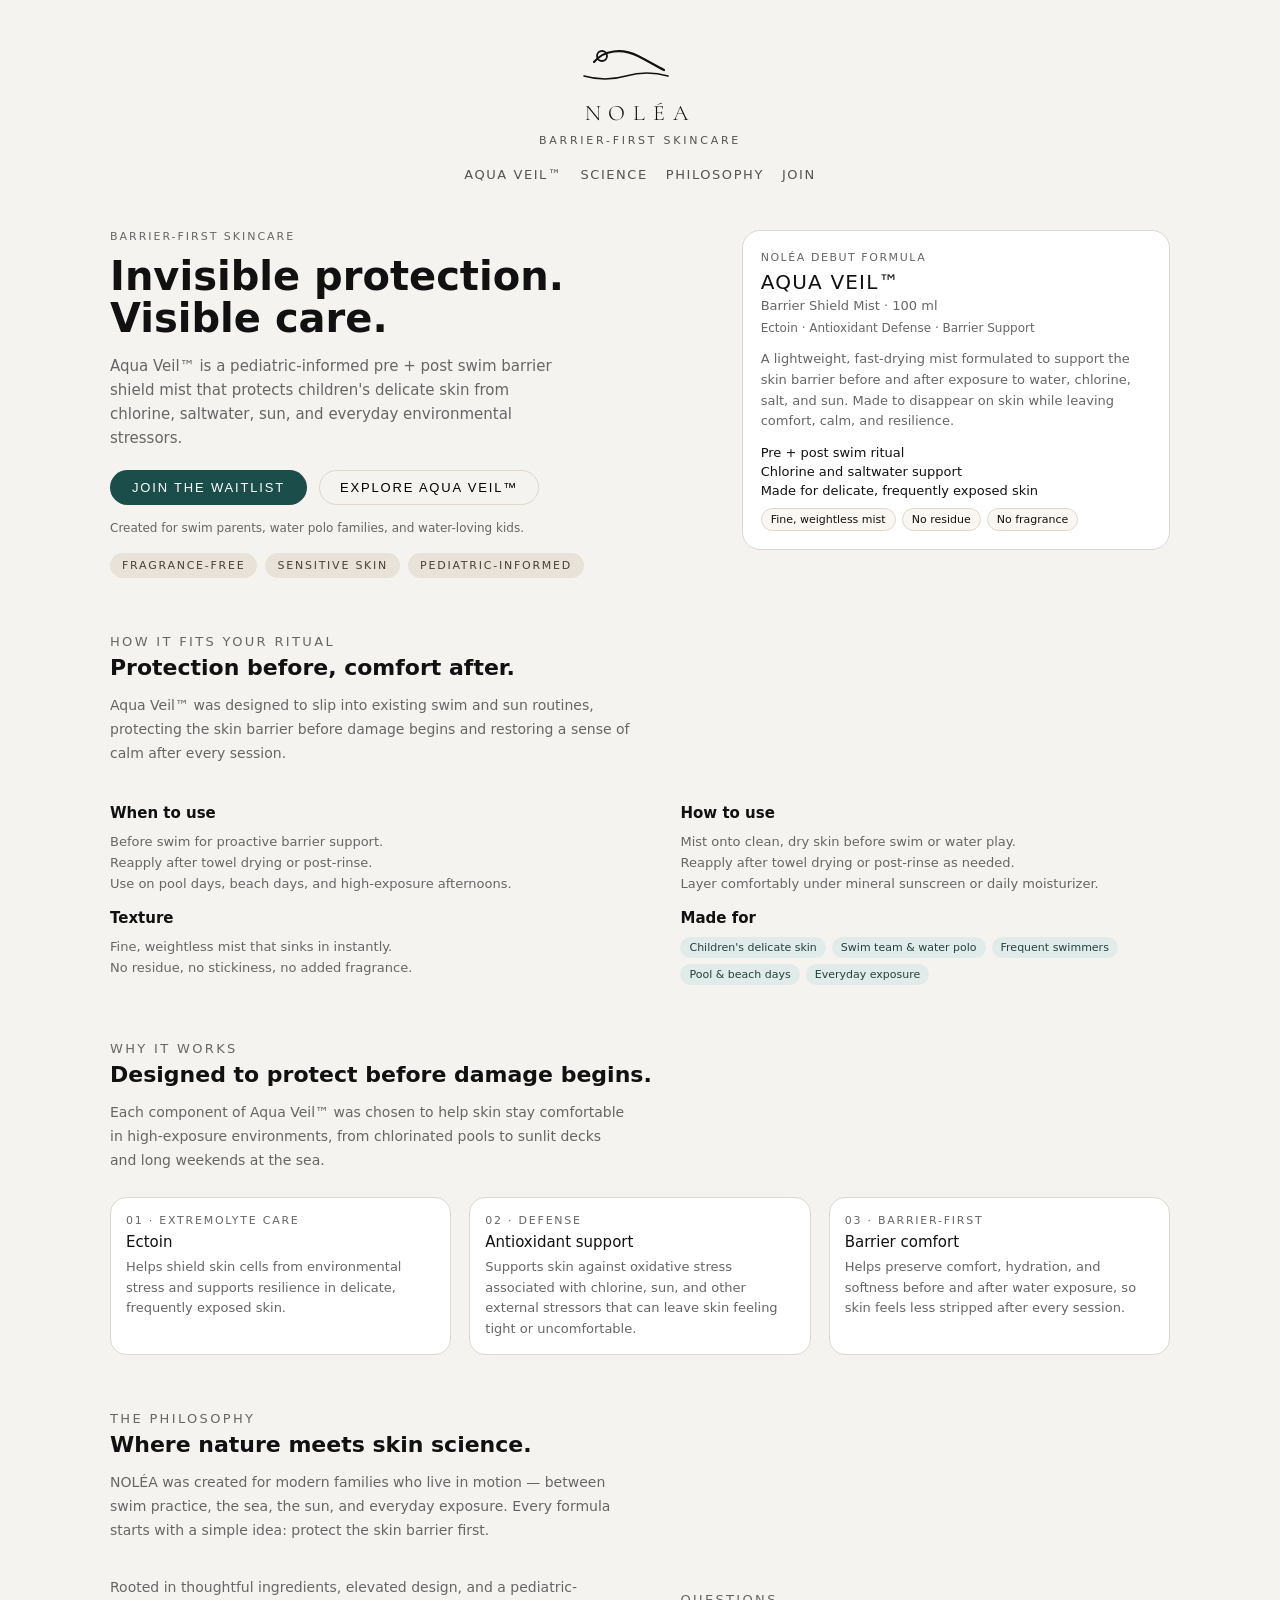
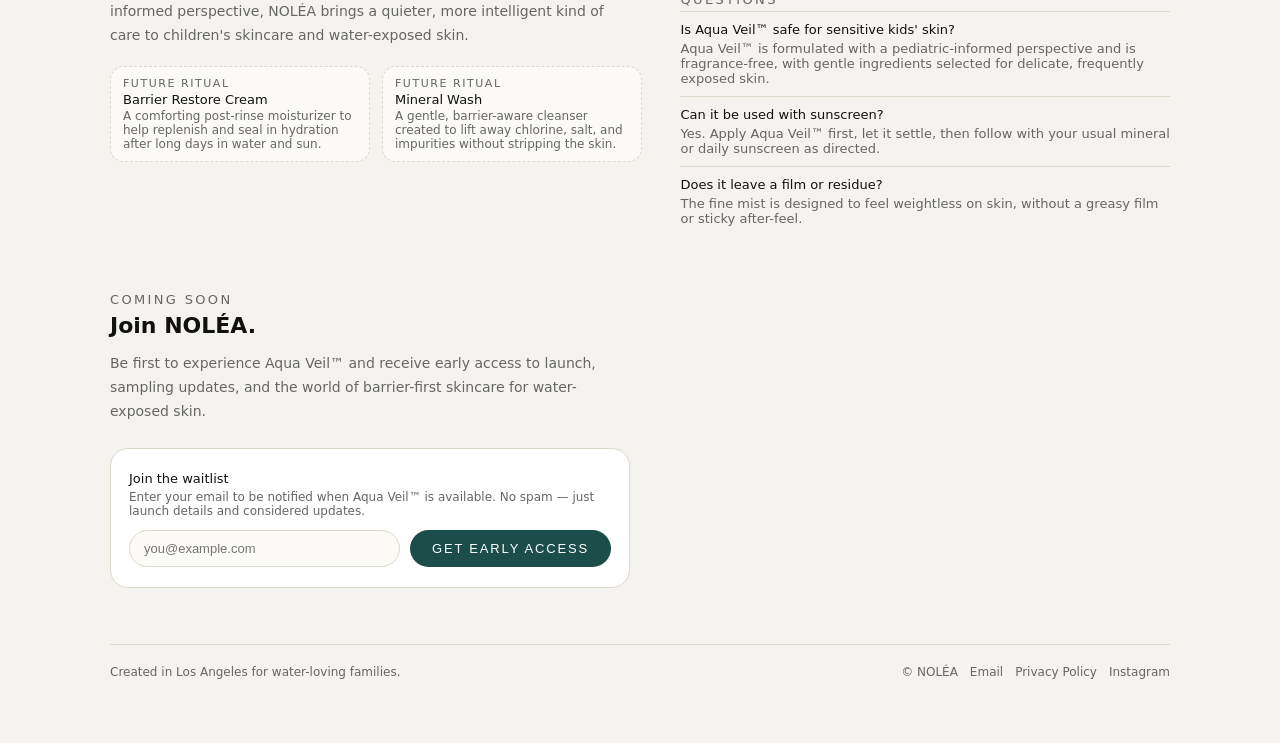
==== commit f54ceec7: "Update index.html" ====
--- a/index.html
+++ b/index.html
@@ -82,14 +82,36 @@
   <div class="page">
     <header>
       <a href="/" style="text-decoration:none; color:inherit; display:flex; flex-direction:column; align-items:center; gap:8px;">
-        <svg width="120" height="60" viewBox="0 0 120 60" xmlns="http://www.w3.org/2000/svg">
-          <!-- Head -->
-          <circle cx="26" cy="20" r="5" fill="currentColor" />
-          <!-- Arm / upper body -->
-          <path d="M16 32 C24 24, 34 24, 46 30" fill="none" stroke="currentColor" stroke-width="3" stroke-linecap="round" />
-          <!-- Water waves -->
-          <path d="M10 40 C18 44, 26 44, 34 40 C42 36, 50 36, 58 40" fill="none" stroke="currentColor" stroke-width="2" stroke-linecap="round" />
-          <path d="M20 46 C28 50, 36 50, 44 46 C52 42, 60 42, 68 46" fill="none" stroke="currentColor" stroke-width="2" stroke-linecap="round" opacity="0.6" />
+        <svg width="140" height="60" viewBox="0 0 140 60" xmlns="http://www.w3.org/2000/svg">
+          <!-- Head (left) -->
+          <circle
+            cx="32"
+            cy="24"
+            r="5"
+            fill="none"
+            stroke="currentColor"
+            stroke-width="1.8"
+          />
+          <!-- Arm above water (soft arc) -->
+          <path
+            d="M24 30
+               C 34 18, 52 16, 68 24
+               C 78 29, 86 34, 94 38"
+            fill="none"
+            stroke="currentColor"
+            stroke-width="2.2"
+            stroke-linecap="round"
+          />
+          <!-- Water line (soft, low wave) -->
+          <path
+            d="M14 44
+               C 28 48, 42 48, 56 44
+               C 70 40, 84 40, 98 44"
+            fill="none"
+            stroke="currentColor"
+            stroke-width="1.6"
+            stroke-linecap="round"
+          />
         </svg>
         <div style="font-family:'Cormorant Garamond', Georgia, serif; font-weight:300; letter-spacing:0.35em; font-size:22px;">
           NOLÉA
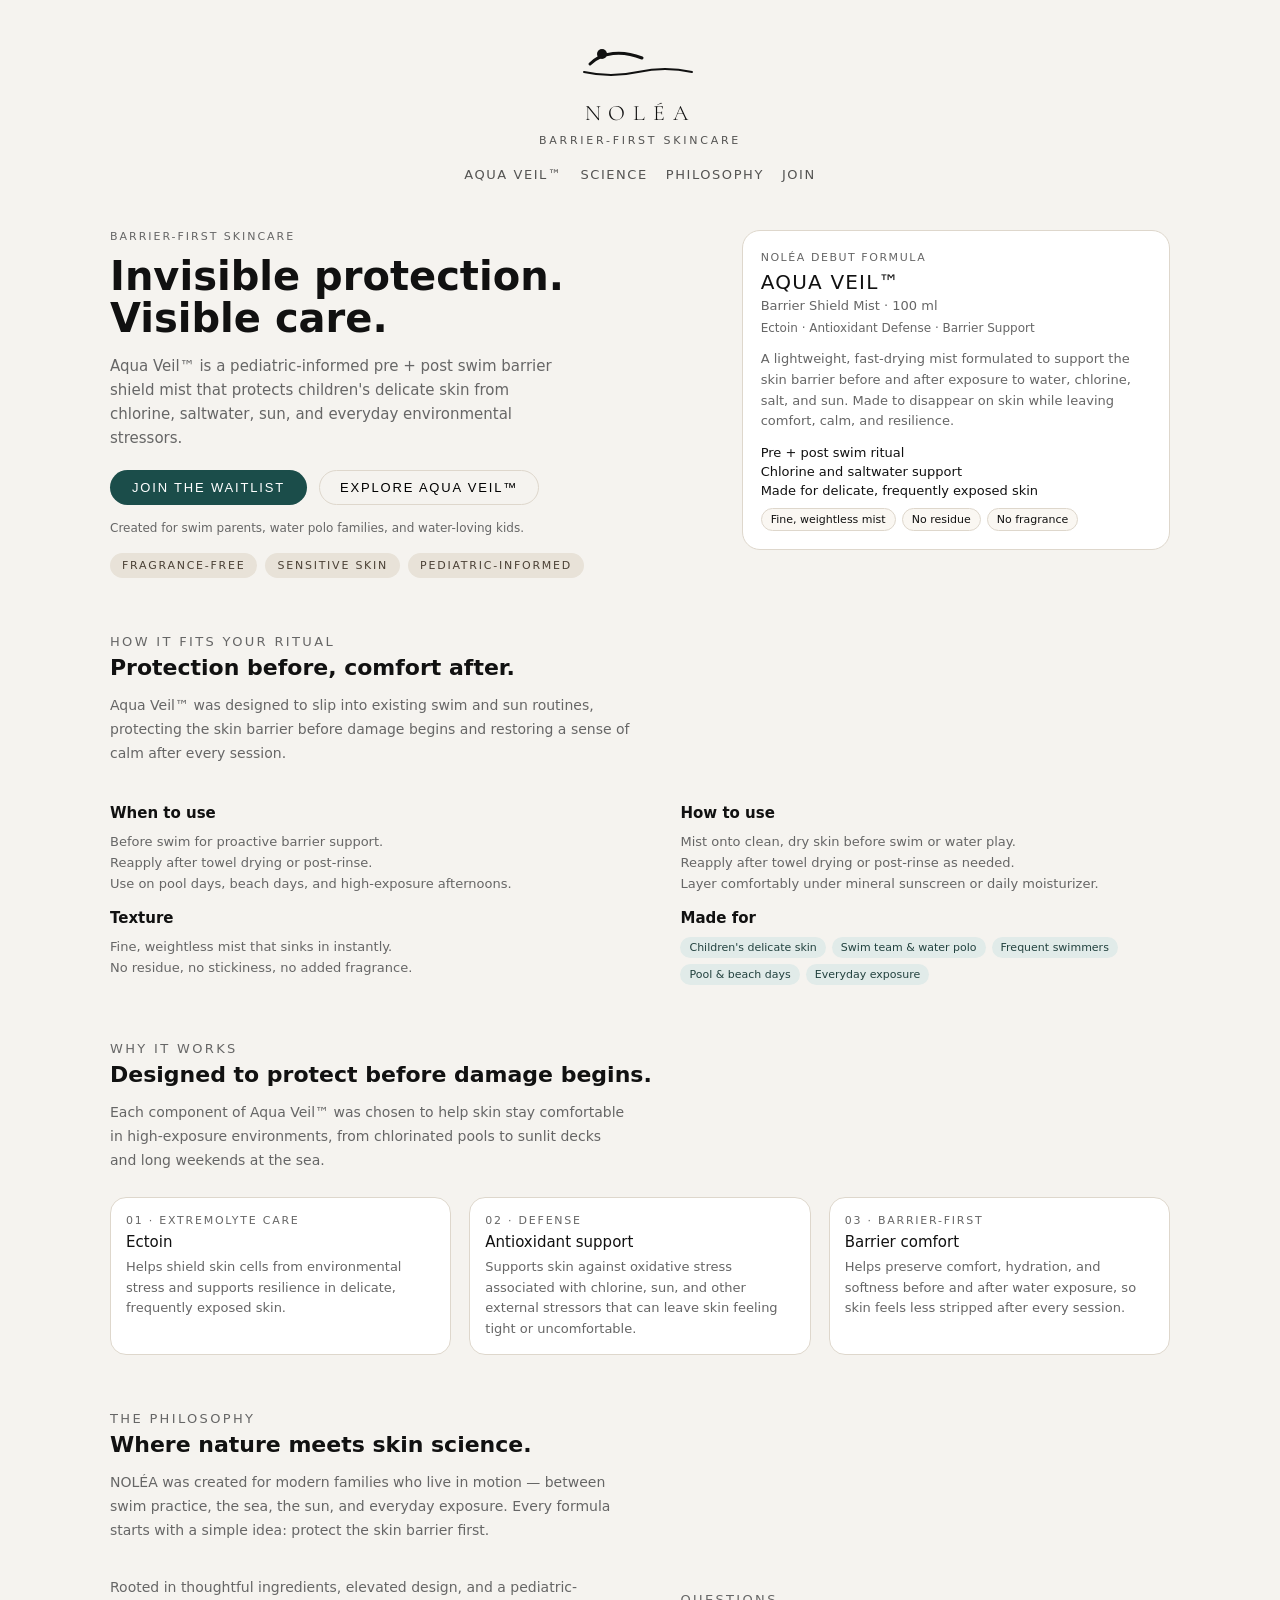
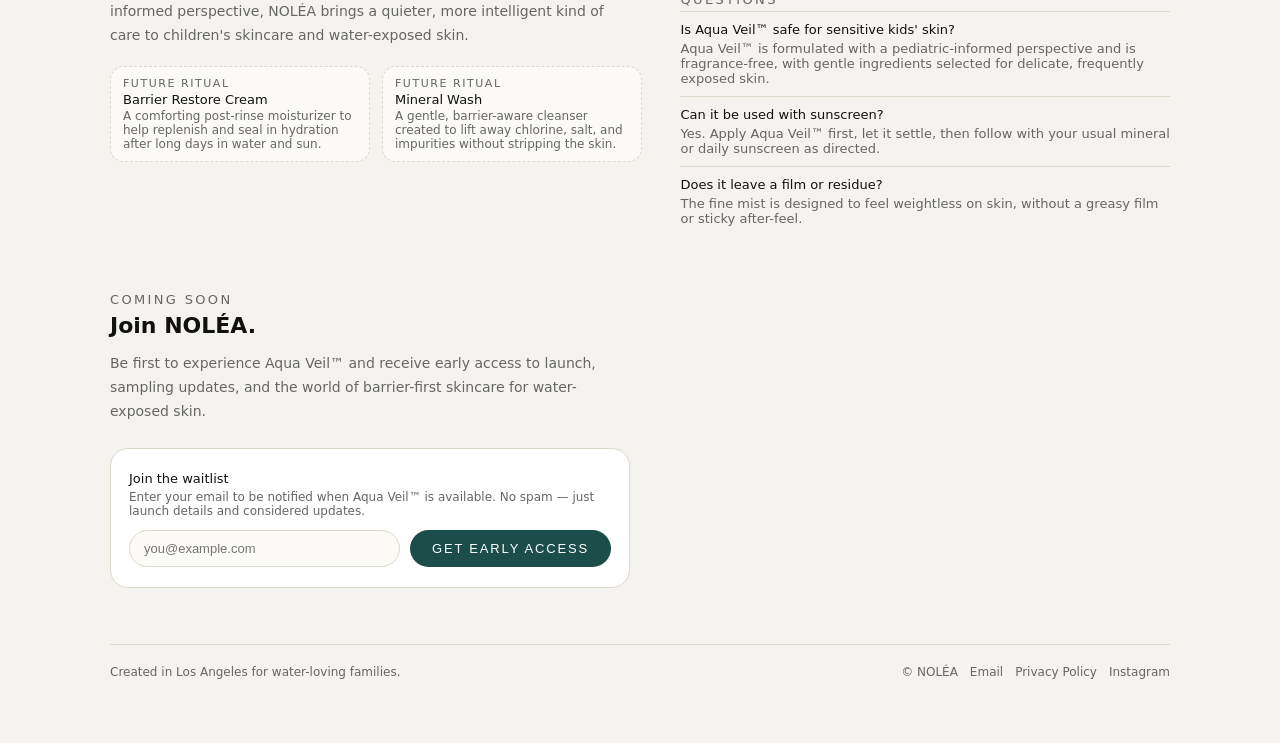
==== commit 86a3dbec: "Update index.html" ====
--- a/index.html
+++ b/index.html
@@ -83,36 +83,36 @@
     <header>
       <a href="/" style="text-decoration:none; color:inherit; display:flex; flex-direction:column; align-items:center; gap:8px;">
         <svg width="140" height="60" viewBox="0 0 140 60" xmlns="http://www.w3.org/2000/svg">
-          <!-- Head (left) -->
-          <circle
-            cx="32"
-            cy="24"
-            r="5"
-            fill="none"
-            stroke="currentColor"
-            stroke-width="1.8"
-          />
-          <!-- Arm above water (soft arc) -->
-          <path
-            d="M24 30
-               C 34 18, 52 16, 68 24
-               C 78 29, 86 34, 94 38"
-            fill="none"
-            stroke="currentColor"
-            stroke-width="2.2"
-            stroke-linecap="round"
-          />
-          <!-- Water line (soft, low wave) -->
-          <path
-            d="M14 44
-               C 28 48, 42 48, 56 44
-               C 70 40, 84 40, 98 44"
-            fill="none"
-            stroke="currentColor"
-            stroke-width="1.6"
-            stroke-linecap="round"
-          />
-        </svg>
+  <!-- Head -->
+  <circle
+    cx="32"
+    cy="22"
+    r="5"
+    fill="currentColor"
+  />
+
+  <!-- Arm stroke -->
+  <path
+    d="M20 32
+       C 32 20, 52 18, 72 26"
+    fill="none"
+    stroke="currentColor"
+    stroke-width="3"
+    stroke-linecap="round"
+  />
+
+  <!-- Water line -->
+  <path
+    d="M14 40
+       C 32 44, 50 44, 68 40
+       C 86 36, 104 36, 122 40"
+    fill="none"
+    stroke="currentColor"
+    stroke-width="2"
+    stroke-linecap="round"
+  />
+</svg>
+
         <div style="font-family:'Cormorant Garamond', Georgia, serif; font-weight:300; letter-spacing:0.35em; font-size:22px;">
           NOLÉA
         </div>
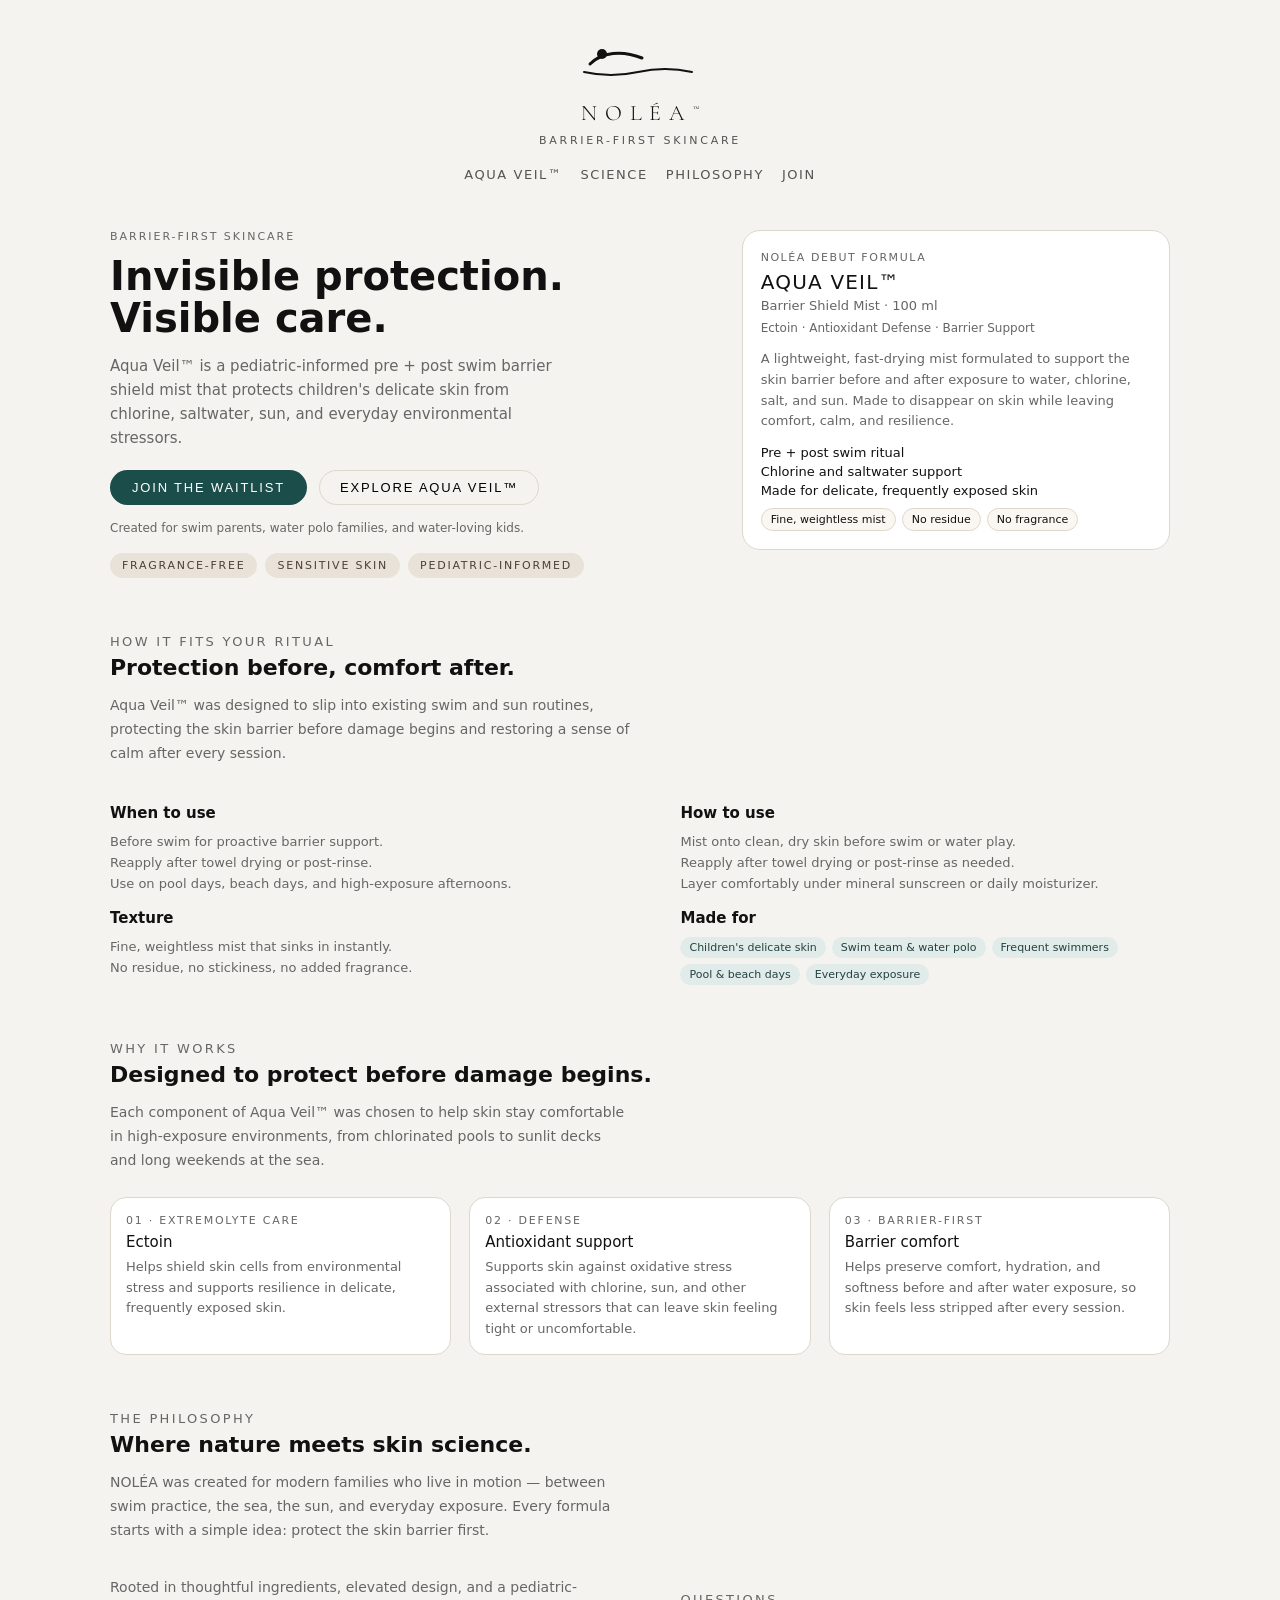
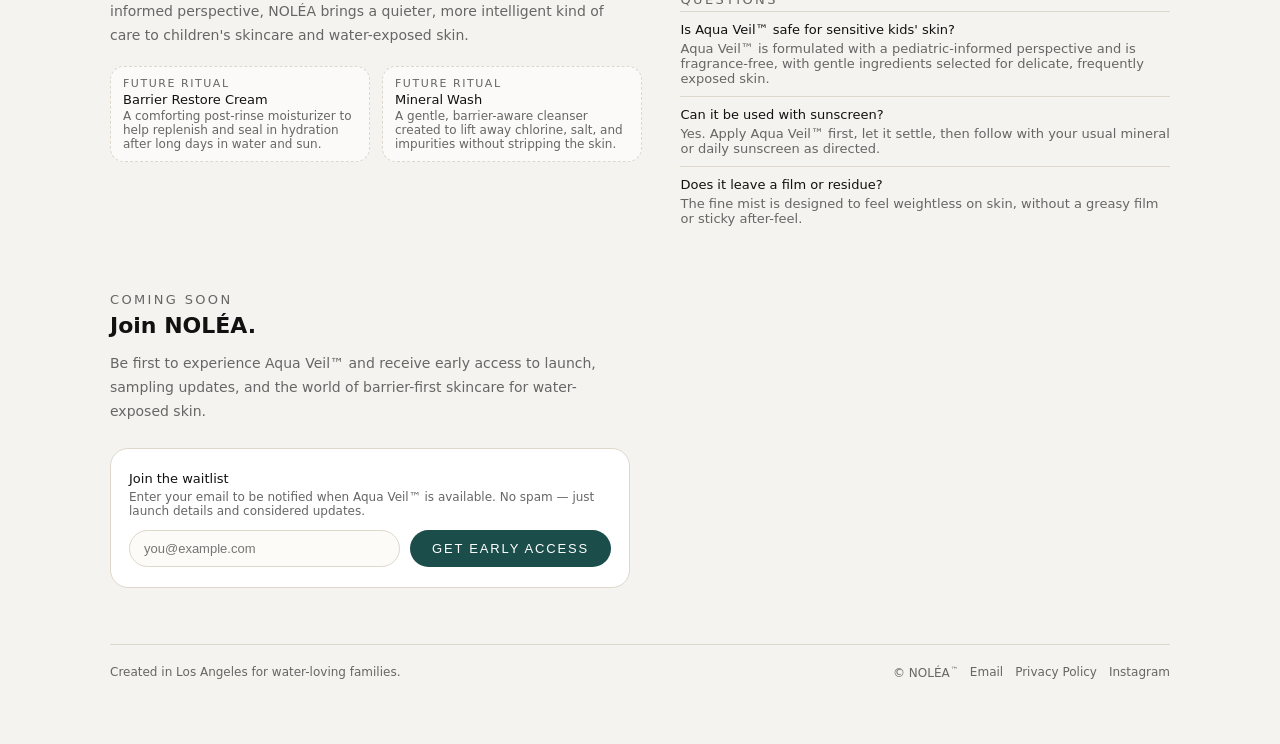
==== commit e3814731: "Add TM trademark symbol to brand name Adds a visually small accessible superscript trademark mark ne" ====
--- a/index.html
+++ b/index.html
@@ -2,7 +2,7 @@
 <html lang="en">
 <head>
   <meta charset="UTF-8" />
-  <title>NOLÉA | Invisible protection. Visible care.</title>
+  <title>NOLÉA™ | Invisible protection. Visible care.</title>
   <meta name="viewport" content="width=device-width, initial-scale=1" />
   <meta name="description" content="Aqua Veil™ is a pediatric-informed pre + post swim barrier shield mist that protects delicate skin from chlorine, saltwater, sun, and environmental stressors." />
   <link href="https://fonts.googleapis.com/css2?family=Cormorant+Garamond:wght@300;400&display=swap" rel="stylesheet">
@@ -114,7 +114,7 @@
 </svg>
 
         <div style="font-family:'Cormorant Garamond', Georgia, serif; font-weight:300; letter-spacing:0.35em; font-size:22px;">
-          NOLÉA
+          NOLÉA<sup aria-label="trademark" style="font-size:0.4em; letter-spacing:normal; vertical-align:super; margin-left:1px;">™</sup>
         </div>
         <div style="font-size:11px; letter-spacing:0.25em; text-transform:uppercase; opacity:0.7;">
           BARRIER-FIRST SKINCARE
@@ -313,7 +313,7 @@
     <footer>
       <div>Created in Los Angeles for water-loving families.</div>
       <div class="footer-links">
-        <span>© NOLÉA</span>
+        <span>© NOLÉA<sup aria-label="trademark" style="font-size:0.6em; vertical-align:super; margin-left:1px;">™</sup></span>
         <a href="mailto:hello@nolea.skin">Email</a>
         <a href="/privacy.html">Privacy Policy</a>
         <a href="https://www.instagram.com/nolea.skin" target="_blank" rel="noreferrer">Instagram</a>
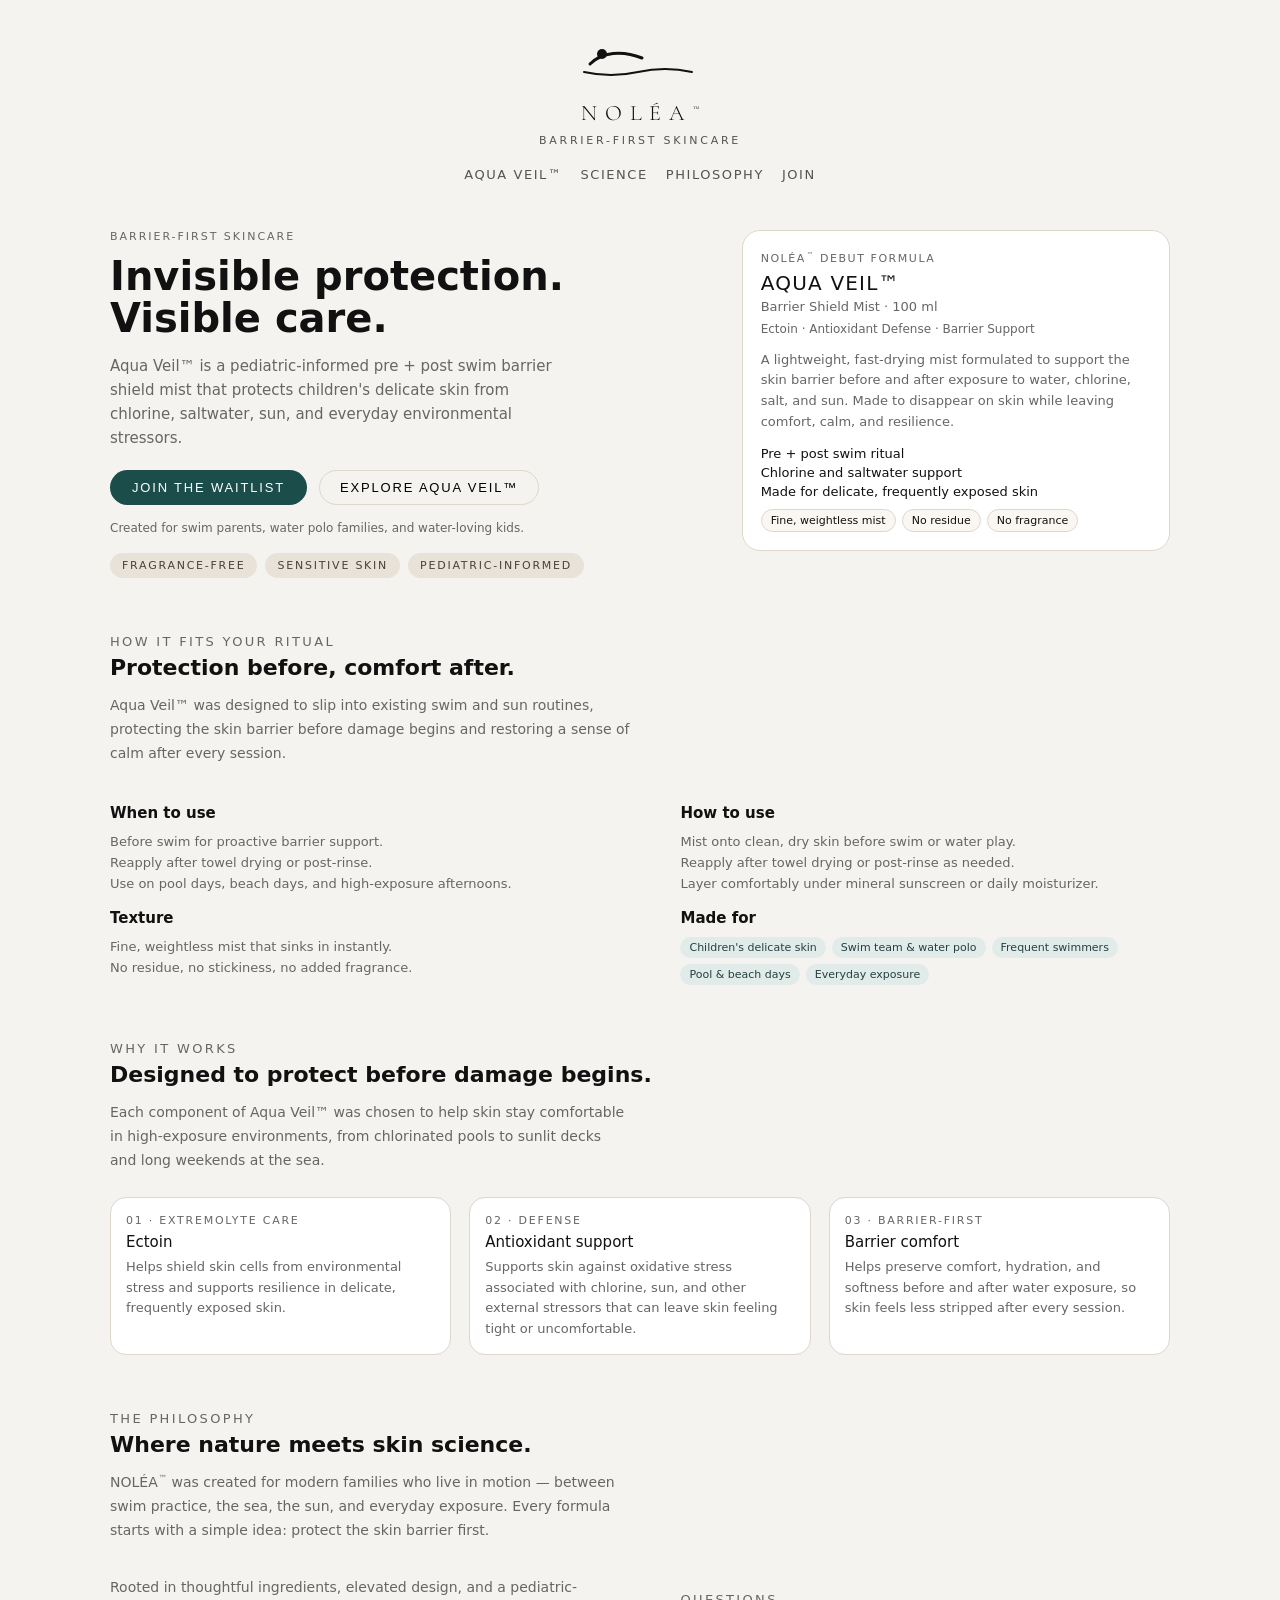
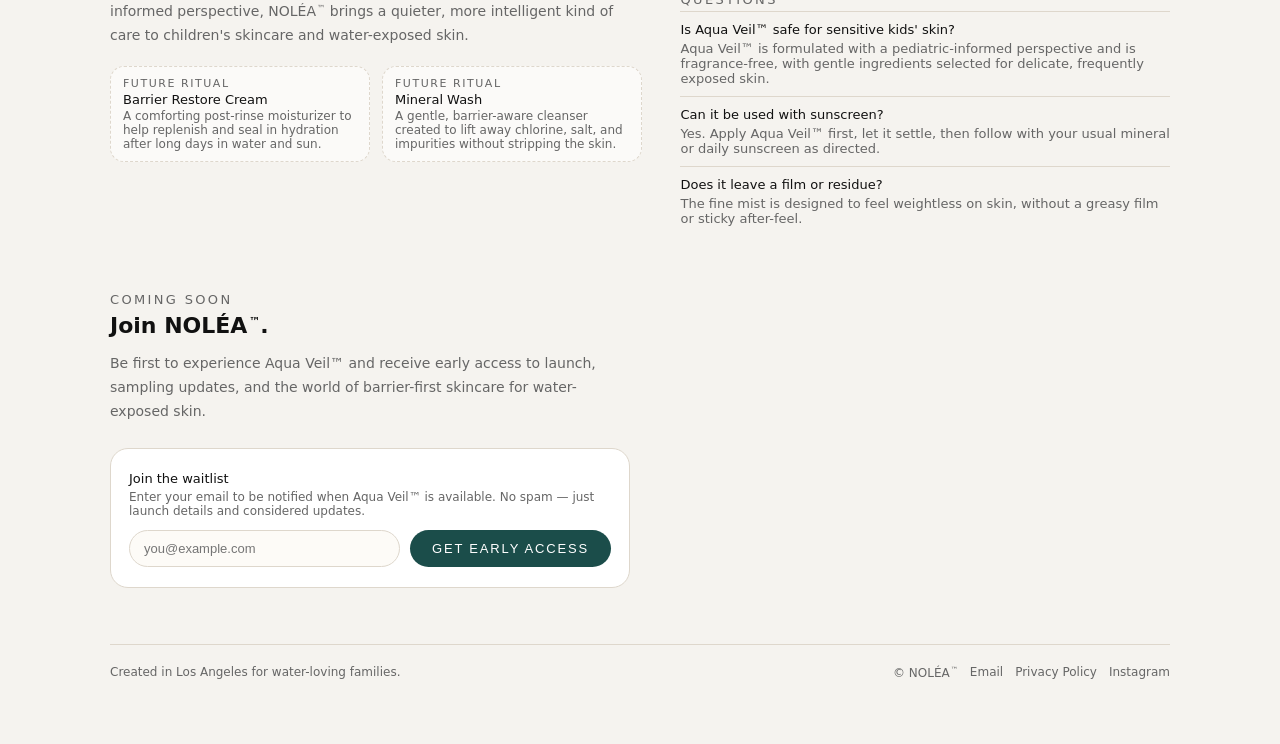
==== commit f80b977c: "Add TM trademark to all visible NOLÉA mentions Extend trademark superscript to body paragraphs (foun" ====
--- a/index.html
+++ b/index.html
@@ -149,7 +149,7 @@
         </div>
 
         <aside class="hero-card" id="aqua-veil">
-          <div class="product-tag">NOLÉA debut formula</div>
+          <div class="product-tag">NOLÉA<sup aria-label="trademark" style="font-size:0.6em; vertical-align:super; margin-left:1px;">™</sup> debut formula</div>
           <div class="product-name">Aqua Veil™</div>
           <div class="product-sub">Barrier Shield Mist · 100 ml</div>
           <div class="product-meta">Ectoin · Antioxidant Defense · Barrier Support</div>
@@ -243,12 +243,12 @@
         <div class="section-heading">The philosophy</div>
         <h2>Where nature meets skin science.</h2>
         <p class="section-intro">
-          NOLÉA was created for modern families who live in motion — between swim practice, the sea, the sun, and everyday exposure. Every formula starts with a simple idea: protect the skin barrier first.
+          NOLÉA<sup aria-label="trademark" style="font-size:0.6em; vertical-align:super; margin-left:1px;">™</sup> was created for modern families who live in motion — between swim practice, the sea, the sun, and everyday exposure. Every formula starts with a simple idea: protect the skin barrier first.
         </p>
         <div class="two-col">
           <div>
             <p class="section-intro" style="margin-top:10px;">
-              Rooted in thoughtful ingredients, elevated design, and a pediatric-informed perspective, NOLÉA brings a quieter, more intelligent kind of care to children's skincare and water-exposed skin.
+              Rooted in thoughtful ingredients, elevated design, and a pediatric-informed perspective, NOLÉA<sup aria-label="trademark" style="font-size:0.6em; vertical-align:super; margin-left:1px;">™</sup> brings a quieter, more intelligent kind of care to children's skincare and water-exposed skin.
             </p>
             <div class="future">
               <div class="future-item">
@@ -293,7 +293,7 @@
 
       <section id="join">
         <div class="section-heading">Coming soon</div>
-        <h2>Join NOLÉA.</h2>
+        <h2>Join NOLÉA<sup aria-label="trademark" style="font-size:0.5em; vertical-align:super; margin-left:2px;">™</sup>.</h2>
         <p class="section-intro">
           Be first to experience Aqua Veil™ and receive early access to launch, sampling updates, and the world of barrier-first skincare for water-exposed skin.
         </p>
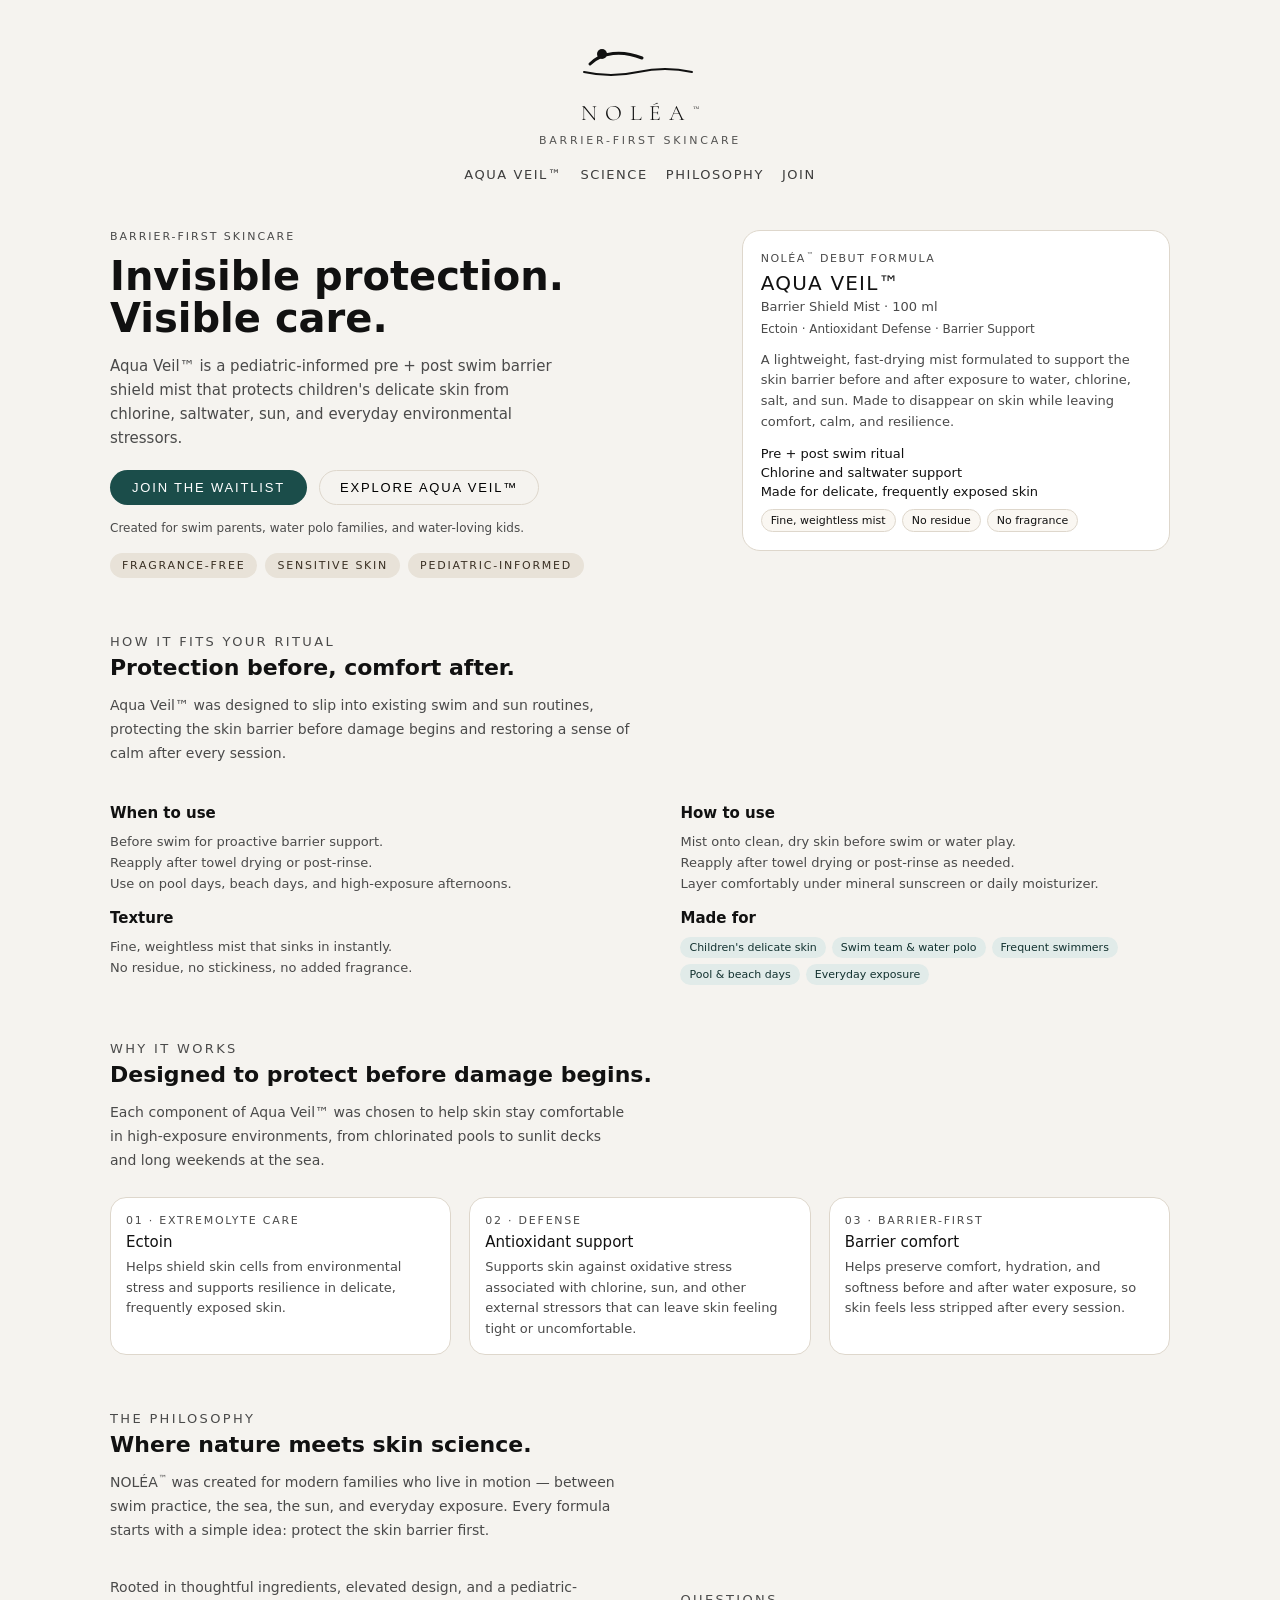
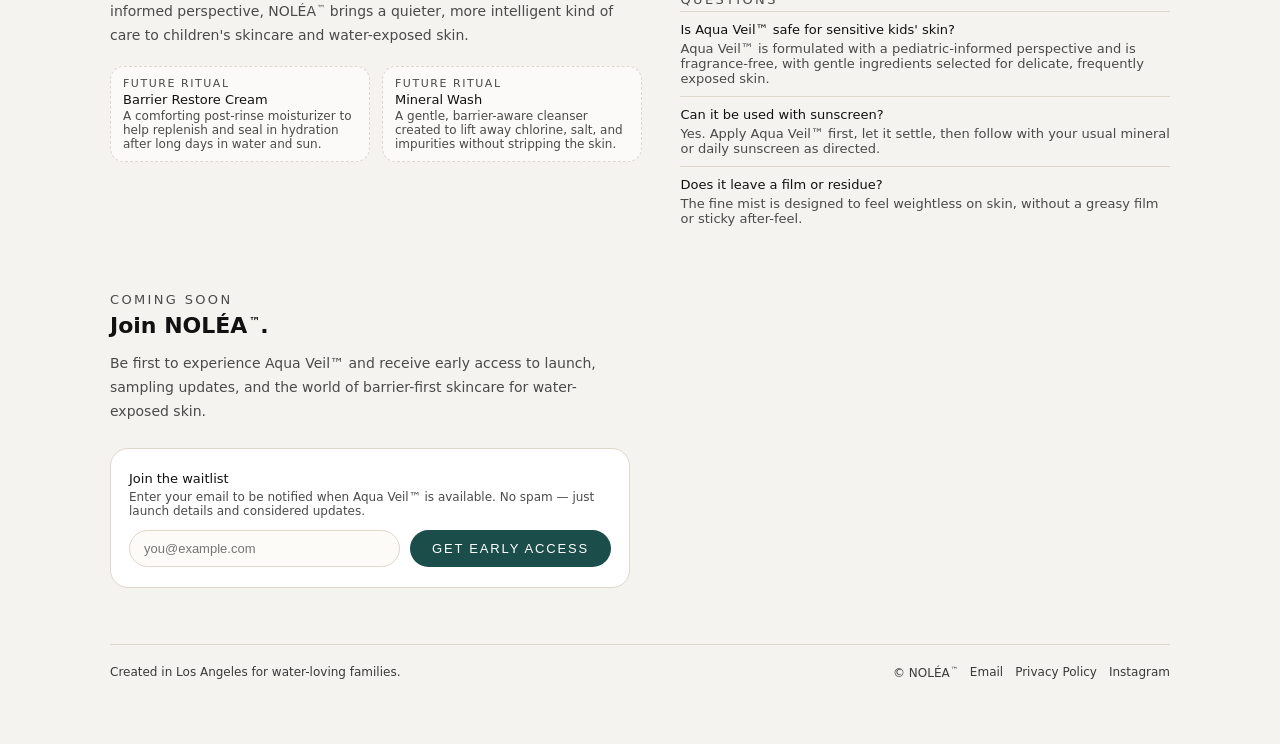
==== commit 8b3cdf3c: "Improve mobile text contrast and readability Strengthen muted/faint neutrals across the cream-on-dar" ====
--- a/index.html
+++ b/index.html
@@ -11,7 +11,8 @@
       --bg: #f5f3ef;
       --bg-alt: #ffffff;
       --text: #111111;
-      --muted: #666666;
+      --muted: #4a4a4a;
+      --muted-soft: #5a5a5a;
       --accent: #1b4d4a;
       --accent-soft: #e1ebe9;
       --pill-bg: #e8e2d8;
@@ -24,7 +25,7 @@
     .page { max-width: 1100px; margin: 0 auto; padding: 32px 20px 64px; }
     header { display: flex; flex-direction: column; align-items: center; text-align: center; gap: 20px; margin-bottom: 48px; }
     .nav-links { display: flex; gap: 18px; font-size: 13px; text-transform: uppercase; letter-spacing: 0.12em; }
-    .nav-links a { opacity: 0.7; }
+    .nav-links a { color: #2a2a2a; opacity: 0.9; }
     .nav-links a:hover { opacity: 1; }
     .hero { display: grid; grid-template-columns: minmax(0, 1.4fr) minmax(0, 1fr); gap: 32px; align-items: flex-start; margin-bottom: 56px; }
     @media (max-width: 800px) { .hero { grid-template-columns: minmax(0, 1fr); } }
@@ -36,7 +37,7 @@
     .btn-secondary { border-radius: 999px; padding: 9px 20px; font-size: 13px; text-transform: uppercase; letter-spacing: 0.14em; border: 1px solid var(--border); background: transparent; cursor: pointer; }
     .hero-note { font-size: 12px; color: var(--muted); }
     .pill-row { display: flex; flex-wrap: wrap; gap: 8px; margin-top: 18px; }
-    .pill { border-radius: 999px; padding: 6px 12px; font-size: 11px; text-transform: uppercase; letter-spacing: 0.16em; background: var(--pill-bg); color: #4b4136; }
+    .pill { border-radius: 999px; padding: 6px 12px; font-size: 11px; text-transform: uppercase; letter-spacing: 0.16em; background: var(--pill-bg); color: #3a3024; }
     .hero-card { background: var(--bg-alt); border-radius: 18px; padding: 20px 18px 18px; border: 1px solid var(--border); }
     .product-tag { font-size: 11px; letter-spacing: 0.14em; text-transform: uppercase; color: var(--muted); margin-bottom: 6px; }
     .product-name { font-size: 20px; font-weight: 500; letter-spacing: 0.06em; text-transform: uppercase; margin-bottom: 4px; }
@@ -61,7 +62,7 @@
     .list-muted { list-style: none; padding: 0; margin: 12px 0 0; font-size: 13px; color: var(--muted); }
     .list-muted li { margin-bottom: 6px; }
     .chip-row { display: flex; flex-wrap: wrap; gap: 6px; margin-top: 10px; }
-    .chip { font-size: 11px; border-radius: 999px; padding: 4px 9px; background: var(--accent-soft); color: #23423f; }
+    .chip { font-size: 11px; border-radius: 999px; padding: 4px 9px; background: var(--accent-soft); color: #133230; }
     .future { display: flex; flex-wrap: wrap; gap: 12px; margin-top: 18px; }
     .future-item { border-radius: 14px; border: 1px dashed var(--border); padding: 10px 12px; background: rgba(255,255,255,0.55); font-size: 12px; max-width: 260px; }
     .future-label { font-size: 11px; letter-spacing: 0.14em; text-transform: uppercase; color: var(--muted); margin-bottom: 2px; }
@@ -74,8 +75,26 @@
     .waitlist { background: var(--bg-alt); border-radius: 18px; border: 1px solid var(--border); padding: 22px 18px 20px; margin-top: 24px; max-width: 520px; }
     .waitlist-row { display: flex; flex-wrap: wrap; gap: 10px; margin-top: 12px; }
     .waitlist-input { flex: 1 1 220px; min-width: 0; border-radius: 999px; border: 1px solid var(--border); padding: 10px 14px; font-size: 13px; background: #fdfbf7; }
-    footer { margin-top: 40px; padding-top: 20px; border-top: 1px solid var(--border); font-size: 12px; color: var(--muted); display: flex; flex-wrap: wrap; gap: 10px; justify-content: space-between; align-items: center; }
+    footer { margin-top: 40px; padding-top: 20px; border-top: 1px solid var(--border); font-size: 12px; color: #3a3a3a; display: flex; flex-wrap: wrap; gap: 10px; justify-content: space-between; align-items: center; }
     .footer-links { display: flex; gap: 12px; }
+    @media (max-width: 800px) {
+      :root { --muted: #3a3a3a; }
+      .eyebrow,
+      .section-heading,
+      .card-label,
+      .product-tag,
+      .product-sub,
+      .product-meta,
+      .future-label,
+      .hero-note { color: #2f2f2f; }
+      .card-body,
+      .section-intro,
+      .hero-sub,
+      .list-muted,
+      .faq-a,
+      .future-copy { color: #333333; }
+      footer { color: #2f2f2f; }
+    }
   </style>
 </head>
 <body>
